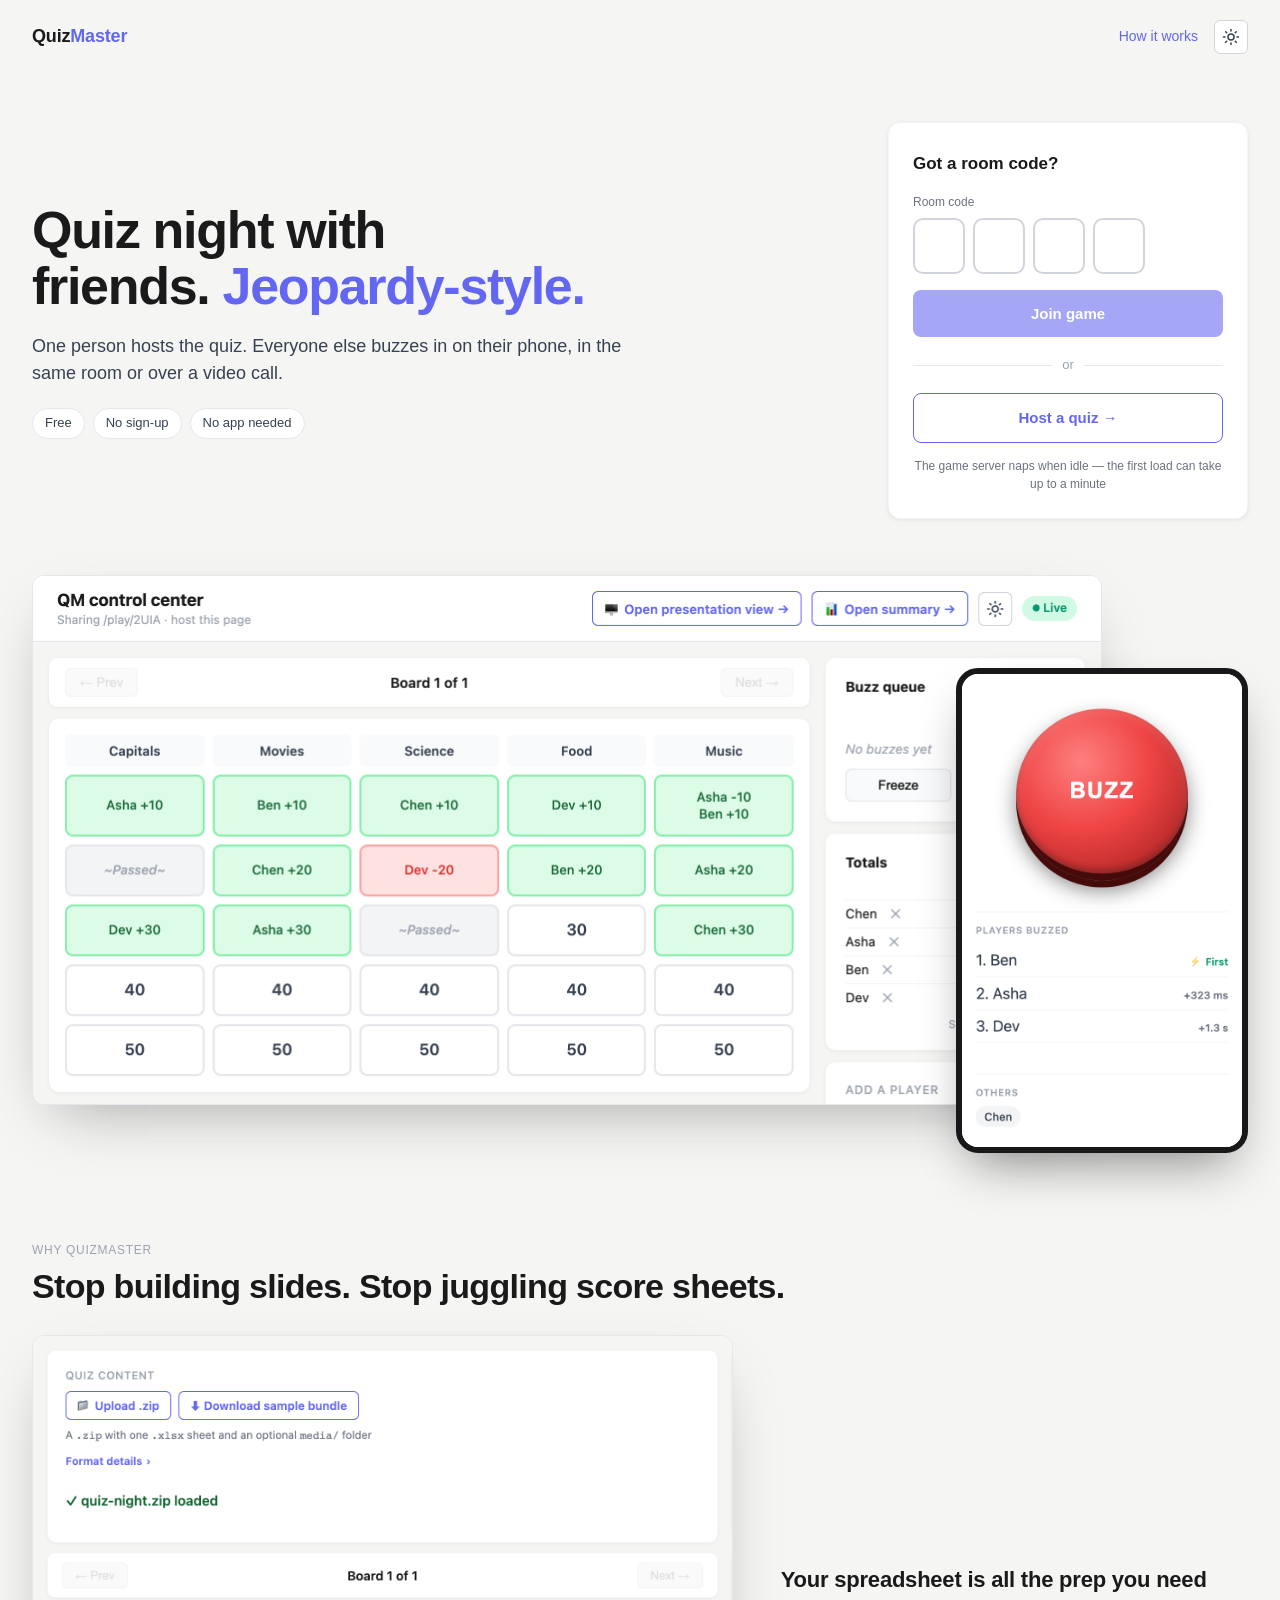
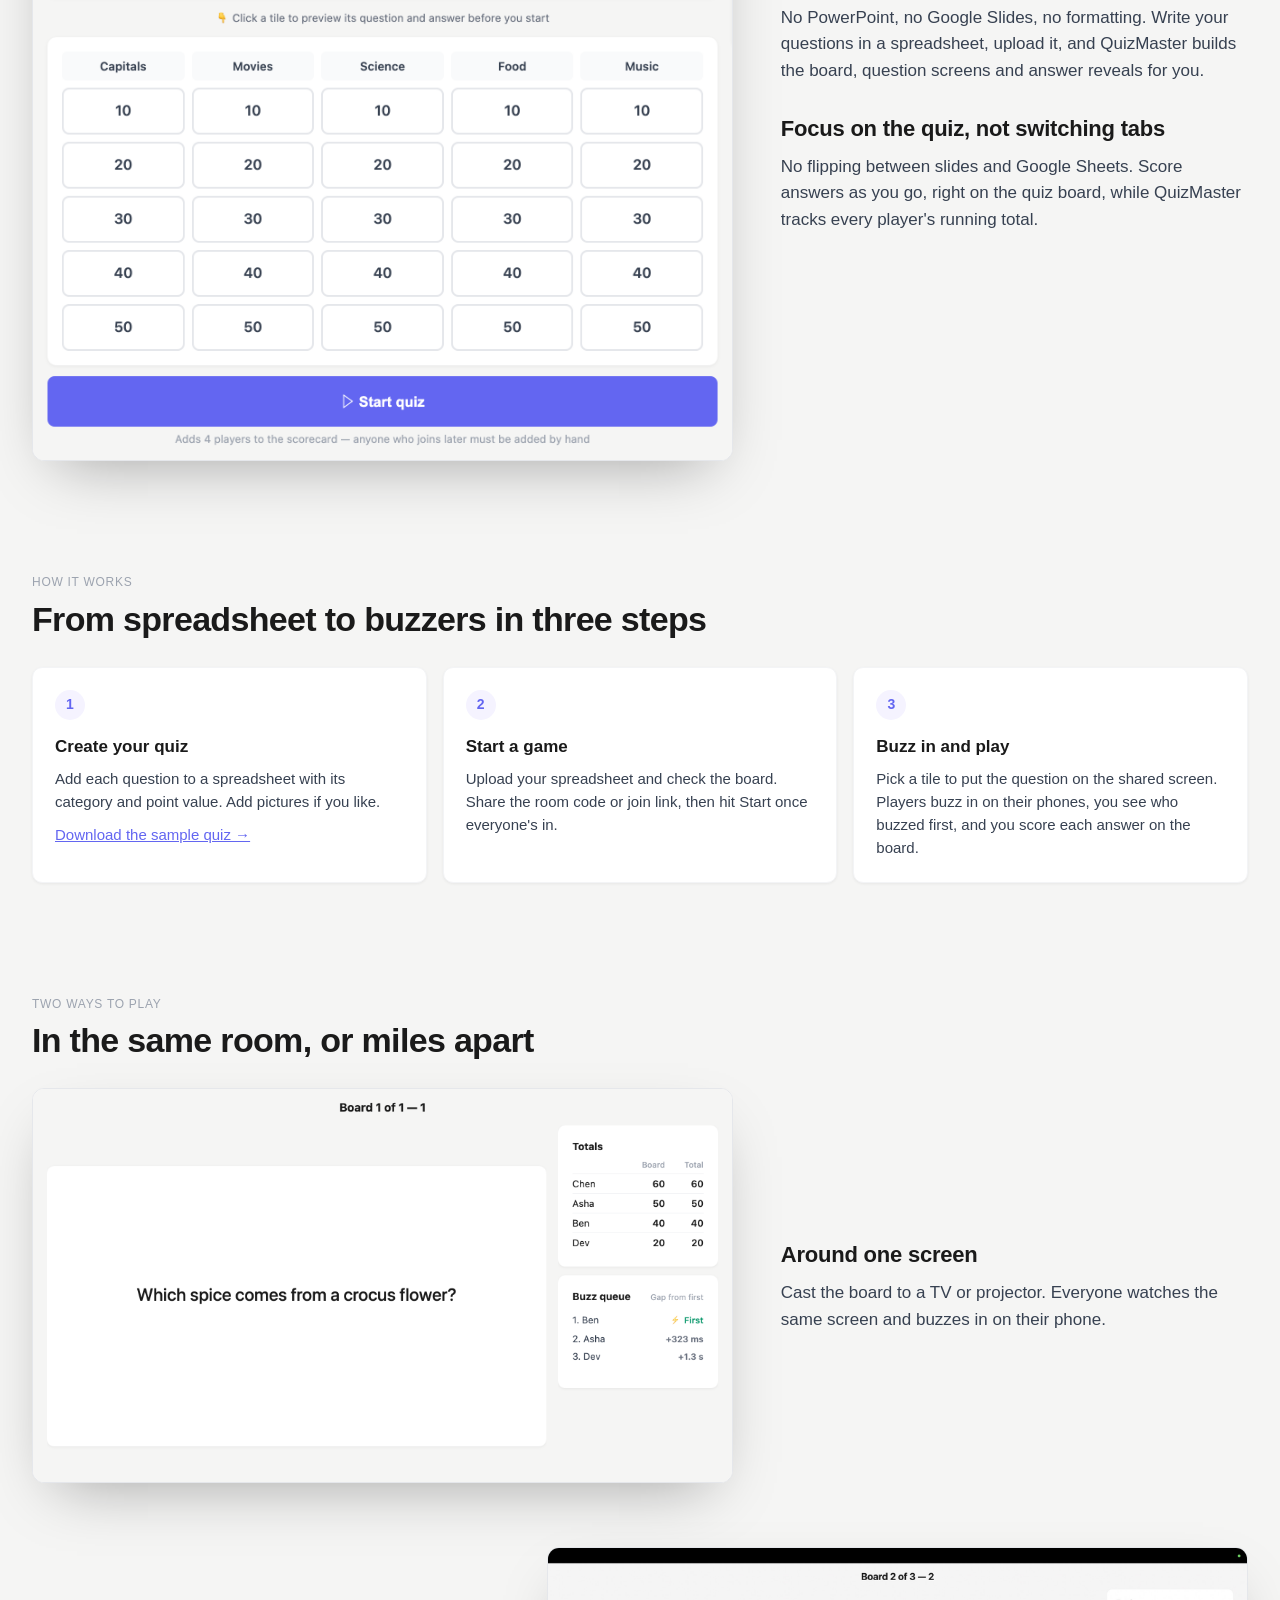
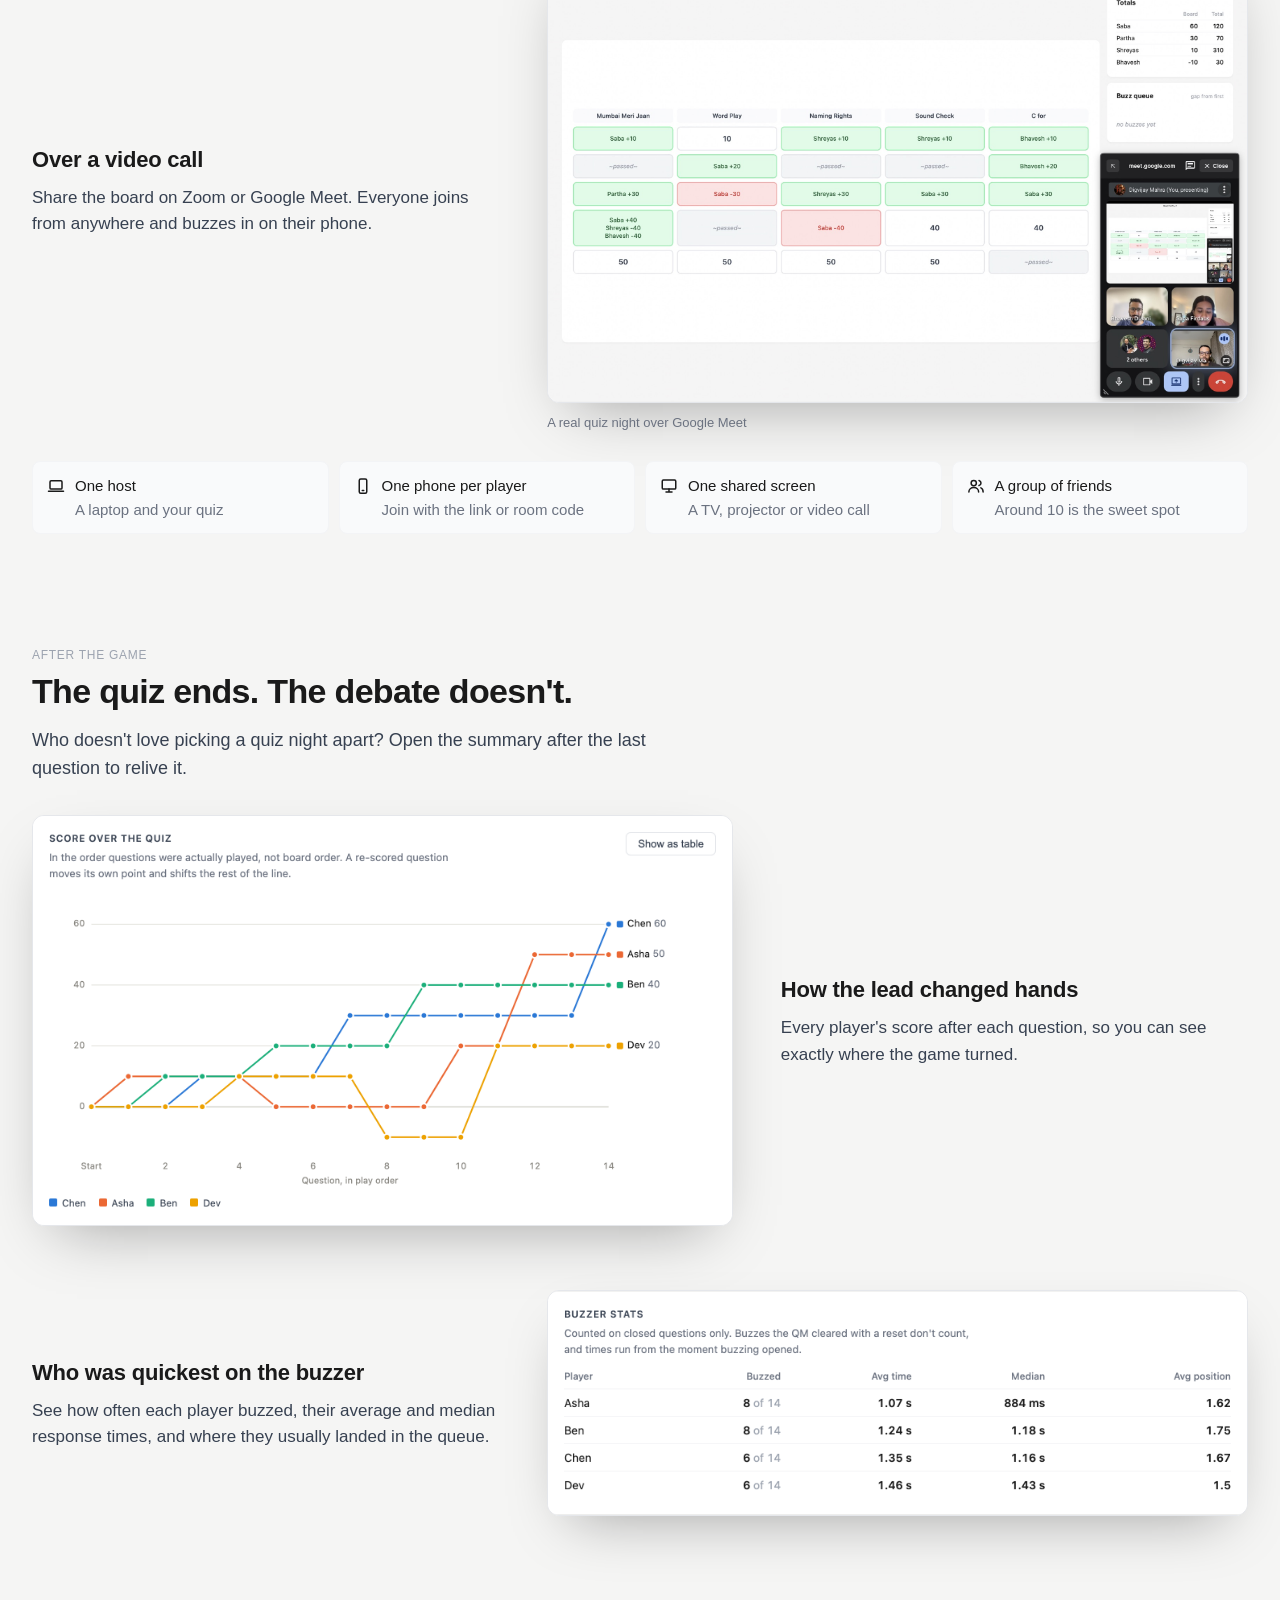
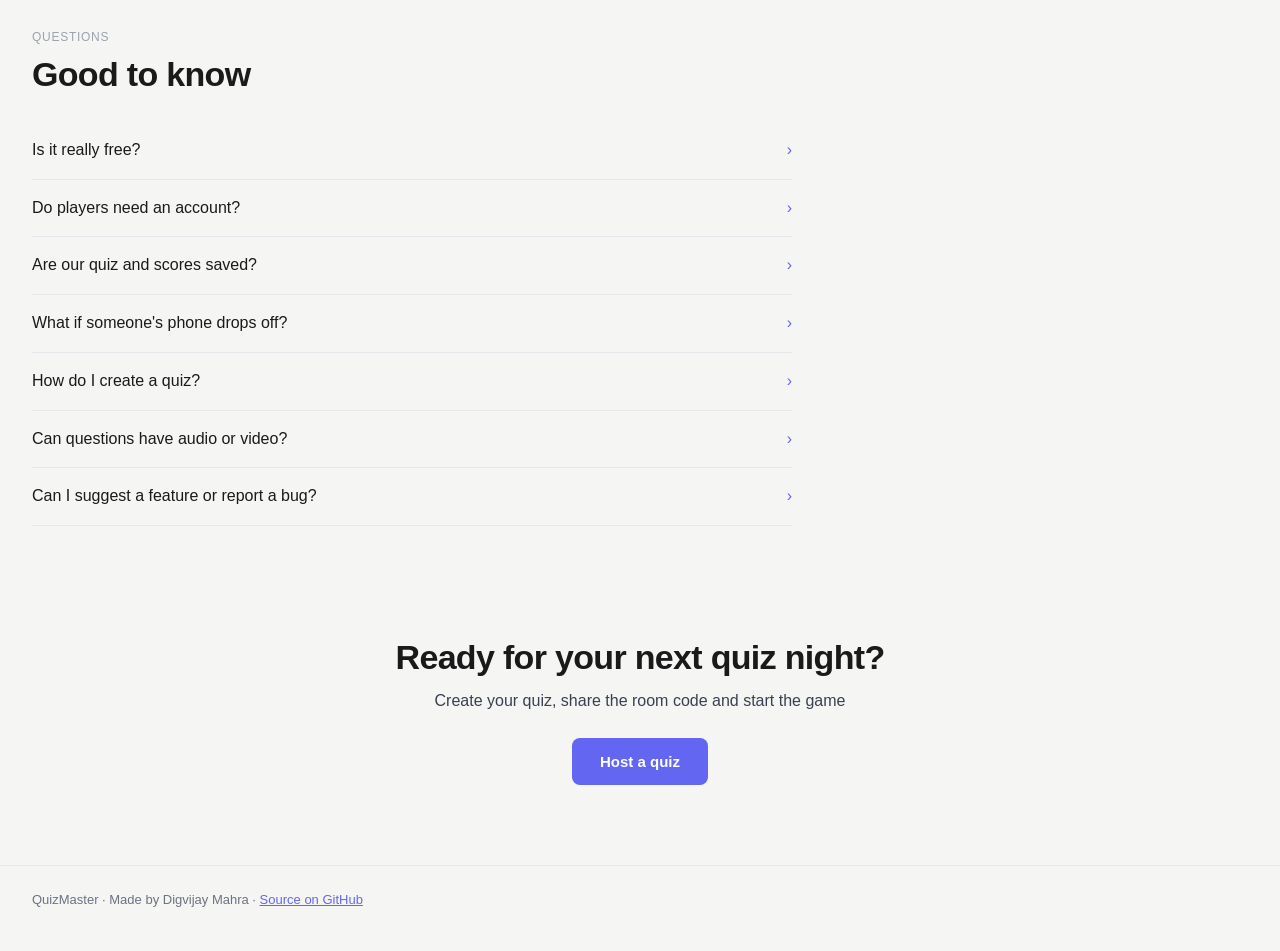
==== site/index.html @ f6b12f52 "Add icons to the what-you-need list; say "create" a quiz (#16) Co-Authored-By: Claude Opus 5.5 <nore" ====
<!DOCTYPE html>
<html lang="en">
<head>
  <meta charset="UTF-8">
  <meta name="viewport" content="width=device-width, initial-scale=1.0">
  <title>QuizMaster — Jeopardy-style quiz nights with friends</title>
  <meta name="description" content="Run a Jeopardy-style buzzer quiz with your friends. One person hosts, everyone else buzzes in on their phone — in the same room or over a video call. Free, no sign-up.">
  <meta property="og:title" content="QuizMaster — Jeopardy-style quiz nights with friends">
  <meta property="og:description" content="One person hosts, everyone else buzzes in on their phone — in the same room or over a video call.">
  <meta property="og:type" content="website">
  <meta property="og:image" content="img/host-light.png">
  <link rel="icon" href="favicon-32.png" sizes="32x32" type="image/png">
  <link rel="icon" href="favicon.svg" type="image/svg+xml">
  <link rel="apple-touch-icon" href="apple-touch-icon.png">
  <!-- Same dark/light switch as the app's static/js/theme.js: the OS
       setting, unless the visitor flipped the header toggle away from it
       (saved in this browser). Inline so it runs before first paint. -->
  <script>
    (function () {
      var KEY = 'qb_theme';
      var m = window.matchMedia('(prefers-color-scheme: dark)');
      function getOverride() {
        try { var v = localStorage.getItem(KEY); return v === 'light' || v === 'dark' ? v : null; }
        catch (e) { return null; }
      }
      function systemTheme() { return m.matches ? 'dark' : 'light'; }
      // Screenshots come in light/dark pairs via <picture>; their dark
      // <source> follows the toggle, not just the OS.
      function syncPictures(theme) {
        document.querySelectorAll('source[data-dark]').forEach(function (s) { s.media = theme === 'dark' ? 'all' : 'not all'; });
      }
      function apply() {
        var theme = getOverride() || systemTheme();
        document.documentElement.dataset.theme = theme;
        syncPictures(theme);
        document.dispatchEvent(new Event('qbthemechange'));
      }
      apply();
      document.addEventListener('DOMContentLoaded', apply);
      m.addEventListener('change', apply);
      window.qbTheme = {
        // Flip light <-> dark; landing back on the OS's own theme clears the
        // override, so the page follows the OS again.
        toggle: function () {
          var next = document.documentElement.dataset.theme === 'dark' ? 'light' : 'dark';
          try { if (next === systemTheme()) localStorage.removeItem(KEY); else localStorage.setItem(KEY, next); } catch (e) {}
          apply();
        },
      };
    })();
  </script>
  <link rel="stylesheet" href="styles.css">
</head>
<body>

<header class="wrap site-header">
  <a class="wordmark" href="./">Quiz<span>Master</span></a>
  <div class="header-actions">
    <a class="header-link" href="#how">How it works</a>
    <button type="button" class="theme-btn" id="theme-toggle"></button>
  </div>
</header>

<main>
  <section class="wrap hero">
    <div>
      <h1>Quiz night with friends. <em>Jeopardy-style.</em></h1>
      <p class="hero-lede">One person hosts the quiz. Everyone else buzzes in on their phone, in the same room or over a video call.</p>
      <ul class="hero-points">
        <li>Free</li>
        <li>No sign-up</li>
        <li>No app needed</li>
      </ul>
    </div>

    <div class="join-card">
      <h2>Got a room code?</h2>
      <label class="otp-label" for="code-0">Room code</label>
      <div class="otp-boxes" id="code-boxes">
        <input class="otp-box" id="code-0" maxlength="1" type="text" inputmode="text" autocomplete="off" spellcheck="false" aria-label="Room code, character 1">
        <input class="otp-box" maxlength="1" type="text" inputmode="text" autocomplete="off" spellcheck="false" aria-label="Character 2">
        <input class="otp-box" maxlength="1" type="text" inputmode="text" autocomplete="off" spellcheck="false" aria-label="Character 3">
        <input class="otp-box" maxlength="1" type="text" inputmode="text" autocomplete="off" spellcheck="false" aria-label="Character 4">
      </div>
      <button id="join-btn" class="btn-primary" disabled>Join game</button>

      <div class="or-divider"><span>or</span></div>

      <form method="POST" id="host-form">
        <button type="submit" class="btn-ghost">Host a quiz →</button>
      </form>
      <p class="join-note">The game server naps when idle — the first load can take up to a minute</p>
    </div>
  </section>

  <div class="wrap">
    <figure class="showcase">
      <picture class="frame frame-wide">
        <source srcset="img/host-dark.png" media="(prefers-color-scheme: dark)" data-dark>
        <img src="img/host-light.png" width="2140" height="1058" alt="The quizmaster's control center: a 5-by-5 board of categories and point values, with scored tiles in green and red, a buzz queue and running totals">
      </picture>
      <picture class="frame frame-phone">
        <source srcset="img/phone-dark.png" media="(prefers-color-scheme: dark)" data-dark>
        <img src="img/phone-light.png" width="652" height="1102" alt="A player's phone: a big red BUZZ button above the order players buzzed in">
      </picture>
    </figure>
  </div>

  <section class="wrap section">
    <p class="section-label">Why QuizMaster</p>
    <h2>Stop building slides. Stop juggling score sheets.</h2>
    <div class="features">
      <div class="feature">
        <picture class="frame">
          <source srcset="img/lobby-dark.png" media="(prefers-color-scheme: dark)" data-dark>
          <img src="img/lobby-light.png" width="1548" height="1606" alt="The control center right after an upload: the quiz file loaded, a 5-by-5 board ready to play, four players joined and a Start quiz button" loading="lazy">
        </picture>
        <div class="feature-text">
          <h3>Your spreadsheet is all the prep you need</h3>
          <p>No PowerPoint, no Google Slides, no formatting. Write your questions in a spreadsheet, upload it, and QuizMaster builds the board, question screens and answer reveals for you.</p>
          <h3>Focus on the quiz, not switching tabs</h3>
          <p>No flipping between slides and Google Sheets. Score answers as you go, right on the quiz board, while QuizMaster tracks every player's running total.</p>
        </div>
      </div>
    </div>
  </section>

  <section class="wrap section" id="how">
    <p class="section-label">How it works</p>
    <h2>From spreadsheet to buzzers in three steps</h2>
    <div class="steps">
      <div class="card">
        <div class="step-num">1</div>
        <h3>Create your quiz</h3>
        <p>Add each question to a spreadsheet with its category and point value. Add pictures if you like.</p>
        <p><a href="https://github.com/digvjsmahra/quizmaster/raw/main/static/sample/starter-quiz-bundle.zip">Download the sample quiz →</a></p>
      </div>
      <div class="card">
        <div class="step-num">2</div>
        <h3>Start a game</h3>
        <p>Upload your spreadsheet and check the board. Share the room code or join link, then hit Start once everyone's in.</p>
      </div>
      <div class="card">
        <div class="step-num">3</div>
        <h3>Buzz in and play</h3>
        <p>Pick a tile to put the question on the shared screen. Players buzz in on their phones, you see who buzzed first, and you score each answer on the board.</p>
      </div>
    </div>
  </section>

  <section class="wrap section">
    <p class="section-label">Two ways to play</p>
    <h2>In the same room, or miles apart</h2>
    <div class="features">
      <div class="feature">
        <picture class="frame">
          <source srcset="img/present-dark.png" media="(prefers-color-scheme: dark)" data-dark>
          <img src="img/present-light.png" width="1920" height="1080" alt="The presentation view: a question in large type, with running totals and the buzz queue beside it" loading="lazy">
        </picture>
        <div class="feature-text">
          <h3>Around one screen</h3>
          <p>Cast the board to a TV or projector. Everyone watches the same screen and buzzes in on their phone.</p>
        </div>
      </div>
      <div class="feature feature-flip">
        <figure>
          <div class="frame">
            <img src="img/virtual-quiz-night.jpg" width="2000" height="1299" alt="A real QuizMaster game mid-board, screen-shared to friends on a Google Meet call" loading="lazy">
          </div>
          <figcaption class="caption">A real quiz night over Google Meet</figcaption>
        </figure>
        <div class="feature-text">
          <h3>Over a video call</h3>
          <p>Share the board on Zoom or Google Meet. Everyone joins from anywhere and buzzes in on their phone.</p>
        </div>
      </div>
    </div>

    <ul class="needs">
      <li><svg viewBox="0 0 24 24" width="18" height="18" fill="none" stroke="currentColor" stroke-width="2" stroke-linecap="round" stroke-linejoin="round" aria-hidden="true"><rect x="4" y="5" width="16" height="11" rx="1.5"/><path d="M2 19h20"/></svg><strong>One host</strong><span>A laptop and your quiz</span></li>
      <li><svg viewBox="0 0 24 24" width="18" height="18" fill="none" stroke="currentColor" stroke-width="2" stroke-linecap="round" stroke-linejoin="round" aria-hidden="true"><rect x="7" y="2.5" width="10" height="19" rx="2"/><path d="M11 18h2"/></svg><strong>One phone per player</strong><span>Join with the link or room code</span></li>
      <li><svg viewBox="0 0 24 24" width="18" height="18" fill="none" stroke="currentColor" stroke-width="2" stroke-linecap="round" stroke-linejoin="round" aria-hidden="true"><rect x="3" y="4" width="18" height="12" rx="1.5"/><path d="M8 20h8M12 16v4"/></svg><strong>One shared screen</strong><span>A TV, projector or video call</span></li>
      <li><svg viewBox="0 0 24 24" width="18" height="18" fill="none" stroke="currentColor" stroke-width="2" stroke-linecap="round" stroke-linejoin="round" aria-hidden="true"><circle cx="9" cy="8" r="3.5"/><path d="M2.5 20c0-3.6 2.9-6 6.5-6s6.5 2.4 6.5 6"/><path d="M16 4.6a3.5 3.5 0 0 1 0 6.8M18.5 14.5c1.9.8 3 2.8 3 5.5"/></svg><strong>A group of friends</strong><span>Around 10 is the sweet spot</span></li>
    </ul>
  </section>

  <section class="wrap section">
    <p class="section-label">After the game</p>
    <h2>The quiz ends. The debate doesn't.</h2>
    <p class="section-lede">Who doesn't love picking a quiz night apart? Open the summary after the last question to relive it.</p>
    <div class="features">
      <div class="feature">
        <picture class="frame">
          <source srcset="img/chart-dark.png" media="(prefers-color-scheme: dark)" data-dark>
          <img src="img/chart-light.png" width="1736" height="1016" alt="A line chart of each player's score after every question, with the lead changing hands several times" loading="lazy">
        </picture>
        <div class="feature-text">
          <h3>How the lead changed hands</h3>
          <p>Every player's score after each question, so you can see exactly where the game turned.</p>
        </div>
      </div>
      <div class="feature feature-flip">
        <picture class="frame">
          <source srcset="img/stats-dark.png" media="(prefers-color-scheme: dark)" data-dark>
          <img src="img/stats-light.png" width="1736" height="556" alt="A table of buzzer stats: how many questions each player buzzed on, their average and median time to buzz, and their average place in the queue" loading="lazy">
        </picture>
        <div class="feature-text">
          <h3>Who was quickest on the buzzer</h3>
          <p>See how often each player buzzed, their average and median response times, and where they usually landed in the queue.</p>
        </div>
      </div>
    </div>
  </section>

  <section class="wrap section">
    <p class="section-label">Questions</p>
    <h2>Good to know</h2>
    <div class="faq">
      <details>
        <summary>Is it really free?</summary>
        <p>Yes. No sign-up, no ads and nothing to install.</p>
      </details>
      <details>
        <summary>Do players need an account?</summary>
        <p>No. They open the join link or type the room code, then enter a name.</p>
      </details>
      <details>
        <summary>Are our quiz and scores saved?</summary>
        <p>No. A room only lives in the server's memory while you play, and it's gone once the server restarts. Your quiz stays safe in your own spreadsheet.</p>
      </details>
      <details>
        <summary>What if someone's phone drops off?</summary>
        <p>Reopening the page puts them straight back in the game, in the same place in the buzz queue.</p>
      </details>
      <details>
        <summary>How do I create a quiz?</summary>
        <p>Start from the <a href="https://github.com/digvjsmahra/quizmaster/raw/main/static/sample/starter-quiz-bundle.zip">sample quiz</a>: a zip with a spreadsheet and an optional folder of pictures. The control center explains the format when you upload, and points out any row that needs fixing.</p>
      </details>
      <details>
        <summary>Can questions have audio or video?</summary>
        <p>Not yet. Questions and answers can show pictures, but not sound or video clips.</p>
      </details>
      <details>
        <summary>Can I suggest a feature or report a bug?</summary>
        <p>Yes, please! <a href="https://github.com/digvjsmahra/quizmaster/issues/new/choose">Open an issue on GitHub</a> to suggest a feature or report a bug.</p>
      </details>
    </div>
  </section>

  <section class="wrap section cta">
    <h2>Ready for your next quiz night?</h2>
    <p>Create your quiz, share the room code and start the game</p>
    <a class="btn-primary" href="#" id="cta-host">Host a quiz</a>
  </section>
</main>

<footer class="wrap site-footer">
  QuizMaster · Made by Digvijay Mahra · <a href="https://github.com/digvjsmahra/quizmaster">Source on GitHub</a>
</footer>

<script src="js/landing.js"></script>
</body>
</html>
---- site/styles.css ----
/* QuizMaster public landing page (site/, served by GitHub Pages).

   The two token blocks below are copied VERBATIM from the app's
   static/css/styles.css — tests/test_site_tokens.py fails if they drift.
   To change a colour, change it in the app and re-copy both blocks here.
   Below them: landing-only styles, reusing the app's primitives (card,
   OTP boxes, primary/ghost buttons) so the two read as one product. */

:root {
  color-scheme: light;

  /* Brand */
  --color-primary: #6366f1;
  --color-primary-hover: #4f46e5;
  --color-primary-disabled: #a5a6f6;
  --color-primary-light: #f5f3ff;
  --color-primary-focus-ring: rgba(99,102,241,.15);

  /* Surfaces */
  --color-bg: #f5f5f4;
  --color-surface: #fff;
  --color-text-on-primary: #fff;

  /* Borders / fills */
  --color-border: #e5e7eb;
  --color-border-subtle: #f3f4f6;
  --color-border-input: #d1d5db;
  --color-bg-subtle: #f9fafb;

  /* Text */
  --color-text: #1a1a1a;
  --color-text-secondary: #374151;
  --color-text-muted: #6b7280;
  --color-text-faint: #9ca3af;

  /* Semantic */
  --color-success-bg: #dcfce7;
  --color-success-border: #86efac;
  --color-success-text: #166534;
  --color-success-strong-bg: #d1fae5;
  --color-success-strong-text: #059669;
  --color-danger: #dc2626;
  --color-danger-bg: #fee2e2;
  --color-danger-border: #fca5a5;
  --color-warning-bg: #fef3c7;
  --color-warning-border: #fde68a;
  --color-warning-text: #92400e;
  --color-info-bg: #dbeafe;
  --color-info-text: #1d4ed8;

  /* Radii */
  --radius-sm: 6px;
  --radius-md: 8px;
  --radius-lg: 10px;
  --radius-xl: 12px;
  --radius-pill: 99px;

  /* Shadows */
  --shadow-card: 0 1px 3px rgba(0,0,0,.06);
  --shadow-card-strong: 0 1px 4px rgba(0,0,0,.08);

  /* Overlay behind the board modal */
  --color-backdrop: rgba(17,17,17,.55);

  /* Summary chart. Series hues are the validated 8-slot categorical order
     (see summary.js); chrome stays recessive behind them. */
  --chart-grid: #e1e0d9;
  --chart-grid-zero: #c3c2b7;
  --chart-ink-muted: #898781;
  --chart-series-1: #2a78d6;
  --chart-series-2: #eb6834;
  --chart-series-3: #1baf7a;
  --chart-series-4: #eda100;
  --chart-series-5: #e87ba4;
  --chart-series-6: #008300;
  --chart-series-7: #4a3aa7;
  --chart-series-8: #e34948;

  /* BUZZ button — a physical arcade button, not themed chrome: the dark
     block below deliberately leaves these alone. */
  --buzzer-face: radial-gradient(circle at 38% 32%, #ff6b6b 0%, #dc2626 45%, #7f1d1d 100%);
  --buzzer-face-hover: radial-gradient(circle at 38% 32%, #ff8080 0%, #ef4444 45%, #991b1b 100%);
  --buzzer-face-disabled: radial-gradient(circle at 38% 32%, #d1d5db 0%, #9ca3af 45%, #6b7280 100%);
  --buzzer-edge: #450a0a;
  --buzzer-edge-disabled: #374151;
  --buzzer-text: #fff;
  --buzzer-text-disabled: #e5e7eb;
  --buzzer-shadow:
    0 8px 0 var(--buzzer-edge),
    0 12px 24px rgba(0,0,0,.45),
    inset 0 -4px 8px rgba(0,0,0,.3),
    inset 0 4px 12px rgba(255,255,255,.18);
  --buzzer-shadow-pressed:
    0 2px 0 var(--buzzer-edge),
    0 4px 10px rgba(0,0,0,.35),
    inset 0 -2px 4px rgba(0,0,0,.3),
    inset 0 2px 8px rgba(255,255,255,.12);
  --buzzer-shadow-disabled:
    0 8px 0 var(--buzzer-edge-disabled),
    0 12px 24px rgba(0,0,0,.3),
    inset 0 -4px 8px rgba(0,0,0,.2);
}

:root[data-theme="dark"] {
  color-scheme: dark;

  /* Brand — lifted a step to read on dark; ink on it flips to dark */
  --color-primary: #818cf8;
  --color-primary-hover: #a5b4fc;
  --color-primary-disabled: #545a9e;
  --color-primary-light: #25264a;
  --color-primary-focus-ring: rgba(129,140,248,.25);

  /* Surfaces */
  --color-bg: #121211;
  --color-surface: #1c1c1b;
  --color-text-on-primary: #11112a;

  /* Borders / fills */
  --color-border: #343432;
  --color-border-subtle: #282826;
  --color-border-input: #4a4a47;
  --color-bg-subtle: #222220;

  /* Text */
  --color-text: #f2f2f0;
  --color-text-secondary: #d6d6d1;
  --color-text-muted: #a3a29c;
  --color-text-faint: #7d7c76;

  /* Semantic */
  --color-success-bg: #133122;
  --color-success-border: #1f6b3e;
  --color-success-text: #86efac;
  --color-success-strong-bg: #0f3a2b;
  --color-success-strong-text: #34d399;
  --color-danger: #f87171;
  --color-danger-bg: #3b1717;
  --color-danger-border: #7f2d2d;
  --color-warning-bg: #3a2b0d;
  --color-warning-border: #6e5214;
  --color-warning-text: #fcd34d;
  --color-info-bg: #172554;
  --color-info-text: #93c5fd;

  /* Shadows — light-mode shadows vanish on a dark page */
  --shadow-card: 0 1px 3px rgba(0,0,0,.4);
  --shadow-card-strong: 0 1px 4px rgba(0,0,0,.5);

  --color-backdrop: rgba(0,0,0,.65);

  --chart-grid: #2e2e2c;
  --chart-grid-zero: #4a4a47;
  --chart-ink-muted: #8f8e88;
  --chart-series-1: #3987e5;
  --chart-series-2: #d95926;
  --chart-series-3: #199e70;
  --chart-series-4: #c98500;
  --chart-series-5: #d55181;
  --chart-series-6: #008300;
  --chart-series-7: #9085e9;
  --chart-series-8: #e66767;
}

/* ---- end of copied token blocks ---- */

/* Landing-only tokens: same in both modes (a phone bezel is dark either
   way; black shadows read on both surfaces). */
:root {
  --site-bezel: #18181b;
  --site-frame-shadow: 0 24px 60px -24px rgba(0,0,0,.35);
  --site-phone-shadow: 0 24px 50px -16px rgba(0,0,0,.45);
}

*, *::before, *::after { box-sizing: border-box; }

html { scroll-behavior: smooth; }

body {
  margin: 0;
  font-family: -apple-system, BlinkMacSystemFont, "Segoe UI", sans-serif;
  font-size: 16px;
  line-height: 1.55;
  background: var(--color-bg);
  color: var(--color-text);
}

img { display: block; max-width: 100%; height: auto; }
h1, h2, h3 { text-wrap: balance; }
a { color: var(--color-primary); }

.wrap { max-width: 1280px; margin: 0 auto; padding: 0 16px; }
@media (min-width: 700px) { .wrap { padding: 0 32px; } }

/* ---- Header ---- */
.site-header {
  display: flex; align-items: center; justify-content: space-between;
  padding-top: 20px; padding-bottom: 20px;
}
.wordmark { font-size: 18px; font-weight: 800; letter-spacing: -.01em; color: var(--color-text); text-decoration: none; }
.wordmark span { color: var(--color-primary); }
.header-link { font-size: 14px; font-weight: 500; text-decoration: none; }
.header-link:hover { text-decoration: underline; }
.header-actions { display: flex; align-items: center; gap: 16px; }

/* Theme toggle — same as the app's — one icon button, sun (light) or moon (dark) */
.theme-btn {
  display: inline-flex; align-items: center; justify-content: center;
  width: 34px; height: 34px; padding: 0;
  color: var(--color-text-secondary); background: var(--color-surface);
  border: 1.5px solid var(--color-border-input); border-radius: var(--radius-sm);
  cursor: pointer;
}
.theme-btn:hover { color: var(--color-text); background: var(--color-bg-subtle); }
.theme-btn:focus-visible {
  outline: none; box-shadow: 0 0 0 3px var(--color-primary-focus-ring); border-color: var(--color-primary);
}

/* ---- Hero ---- */
.hero {
  display: grid; gap: 32px; align-items: center;
  padding-top: 24px; padding-bottom: 40px;
}
@media (min-width: 900px) {
  .hero { grid-template-columns: 1fr 360px; gap: 64px; padding-top: 48px; padding-bottom: 56px; }
}
.hero h1 {
  font-size: clamp(32px, 5vw, 52px); line-height: 1.08; letter-spacing: -.025em;
  margin: 0 0 18px; font-weight: 700;
}
.hero h1 em { font-style: normal; color: var(--color-primary); white-space: nowrap; }
.hero-lede { font-size: 18px; color: var(--color-text-secondary); margin: 0 0 20px; max-width: 34em; }
.hero-points { list-style: none; padding: 0; margin: 0; display: flex; flex-wrap: wrap; gap: 8px; }
.hero-points li {
  font-size: 13px; font-weight: 500; color: var(--color-text-secondary);
  background: var(--color-surface); border: 1px solid var(--color-border);
  border-radius: var(--radius-pill); padding: 4px 12px;
}

/* Join card — the app's .player-card, OTP boxes and buttons */
.join-card {
  background: var(--color-surface);
  border-radius: var(--radius-xl);
  padding: 28px 24px 24px;
  box-shadow: var(--shadow-card-strong);
  border: 1px solid var(--color-border-subtle);
}
.join-card h2 { font-size: 17px; font-weight: 600; margin: 0 0 16px; }
.otp-label { font-size: 12px; color: var(--color-text-muted); font-weight: 500; display: block; margin: 0 0 6px; }
.otp-boxes { display: flex; gap: 8px; margin-bottom: 16px; }
.otp-box {
  width: 52px; height: 56px; font-size: 22px; font-weight: 700; text-align: center;
  font-family: inherit;
  border: 2px solid var(--color-border-input); border-radius: var(--radius-lg);
  outline: none; background: var(--color-surface); color: var(--color-text);
  caret-color: var(--color-primary); padding: 0;
}
.otp-box:focus { border-color: var(--color-primary); box-shadow: 0 0 0 3px var(--color-primary-focus-ring); }
.btn-primary, .btn-ghost {
  display: block; width: 100%; padding: 12px; font: inherit; font-size: 15px; font-weight: 600;
  border-radius: var(--radius-md); cursor: pointer; text-align: center;
}
.btn-primary { background: var(--color-primary); color: var(--color-text-on-primary); border: none; }
.btn-primary:hover { background: var(--color-primary-hover); }
.btn-primary:disabled { background: var(--color-primary-disabled); cursor: not-allowed; }
.btn-ghost { background: transparent; color: var(--color-primary); border: 1.5px solid var(--color-primary); }
.btn-ghost:hover { background: var(--color-primary-light); }
.or-divider {
  display: flex; align-items: center; gap: 10px; margin: 18px 0;
  color: var(--color-text-faint); font-size: 13px;
}
.or-divider::before, .or-divider::after { content: ''; flex: 1; height: 1px; background: var(--color-border); }
.join-card form { margin: 0; }
.join-note { font-size: 12px; color: var(--color-text-muted); margin: 14px 0 0; text-align: center; }

/* ---- Showcase: host board with a phone overlapping it ---- */
.showcase { position: relative; padding-bottom: 8px; margin: 0 0 72px; }
.frame {
  display: block;
  border-radius: var(--radius-xl); overflow: hidden;
  border: 1px solid var(--color-border);
  box-shadow: var(--site-frame-shadow);
  background: var(--color-surface);
}
.showcase .frame-wide { width: 88%; }
.showcase .frame-phone {
  position: absolute; right: 0; bottom: -40px; width: 24%;
  border-radius: 22px; border: 6px solid var(--site-bezel); box-shadow: var(--site-phone-shadow);
}
@media (max-width: 640px) {
  .showcase { margin-bottom: 48px; }
  .showcase .frame-wide { width: 100%; }
  .showcase .frame-phone { position: relative; width: 62%; margin: -48px auto 0; border-width: 5px; }
}
.caption, .card .caption { font-size: 13px; color: var(--color-text-muted); margin: 10px 0 0; }

/* ---- Sections ---- */
.section { padding-top: 40px; padding-bottom: 40px; }
@media (min-width: 900px) { .section { padding-top: 56px; padding-bottom: 56px; } }
.section-label {
  font-size: 12px; color: var(--color-text-faint); font-weight: 500;
  text-transform: uppercase; letter-spacing: .06em; margin: 0 0 8px;
}
.section h2 { font-size: clamp(24px, 3.2vw, 34px); font-weight: 700; letter-spacing: -.02em; line-height: 1.15; margin: 0 0 28px; }

.card {
  background: var(--color-surface); border-radius: var(--radius-lg);
  padding: 22px; box-shadow: var(--shadow-card); border: 1px solid var(--color-border-subtle);
}
.card h3 { font-size: 17px; font-weight: 600; margin: 0 0 6px; }
.card p { margin: 0; color: var(--color-text-secondary); font-size: 15px; }
.card p + p { margin-top: 10px; }

.steps { display: grid; gap: 16px; }
@media (min-width: 800px) { .steps { grid-template-columns: repeat(3, 1fr); } }
.step-num {
  display: inline-flex; align-items: center; justify-content: center;
  width: 30px; height: 30px; border-radius: 50%; margin-bottom: 14px;
  background: var(--color-primary-light); color: var(--color-primary); font-weight: 600; font-size: 14px;
}

/* Feature rows: alternating image + text, so each image gets most of the
   page width and its content stays readable. */
.features { display: grid; gap: 40px; }
.feature { display: grid; gap: 18px; align-items: center; }
.feature figure { margin: 0; }
.feature-text h3 { font-size: 22px; font-weight: 600; letter-spacing: -.01em; margin: 0 0 8px; }
.feature-text p { margin: 0; font-size: 17px; color: var(--color-text-secondary); max-width: 30em; }
.feature-text p + h3 { margin-top: 28px; }
@media (min-width: 900px) {
  .features { gap: 64px; }
  .feature { grid-template-columns: 3fr 2fr; gap: 48px; }
  .feature-flip { grid-template-columns: 2fr 3fr; }
  .feature-flip > :first-child { order: 2; }
}
.section-lede { font-size: 18px; color: var(--color-text-secondary); margin: -12px 0 32px; max-width: 36em; }

.needs { list-style: none; padding: 0; margin: 28px 0 0; display: grid; gap: 10px; }
@media (min-width: 700px) { .needs { grid-template-columns: repeat(2, 1fr); } }
@media (min-width: 1000px) { .needs { grid-template-columns: repeat(4, 1fr); } }
.needs li {
  font-size: 15px; color: var(--color-text-muted);
  background: var(--color-bg-subtle); border: 1px solid var(--color-border-subtle);
  border-radius: var(--radius-md); padding: 12px 14px;
  display: grid; grid-template-columns: 18px 1fr; column-gap: 10px; align-items: center;
}
.needs svg { color: var(--color-text); }
.needs strong { font-weight: 500; color: var(--color-text); }
.needs span { grid-column: 2; }

/* ---- FAQ: native disclosure, same chevron idiom as the app's "Format details" ---- */
.faq { max-width: 760px; }
.faq details { border-bottom: 1px solid var(--color-border); }
.faq summary {
  list-style: none; cursor: pointer; padding: 16px 0;
  font-weight: 500; display: flex; justify-content: space-between; gap: 16px;
}
.faq summary::-webkit-details-marker { display: none; }
.faq summary::after { content: "›"; color: var(--color-primary); transition: transform .15s; }
.faq details[open] summary::after { transform: rotate(90deg); }
.faq details p { margin: 0 0 16px; color: var(--color-text-secondary); }

/* ---- Closing call to action + footer ---- */
.cta { text-align: center; }
.cta p { color: var(--color-text-secondary); margin: -16px 0 24px; }
.cta .btn-primary { display: inline-block; width: auto; padding: 12px 28px; text-decoration: none; }
.site-footer {
  border-top: 1px solid var(--color-border); margin-top: 24px;
  padding-top: 24px; padding-bottom: 40px; font-size: 13px; color: var(--color-text-muted);
}
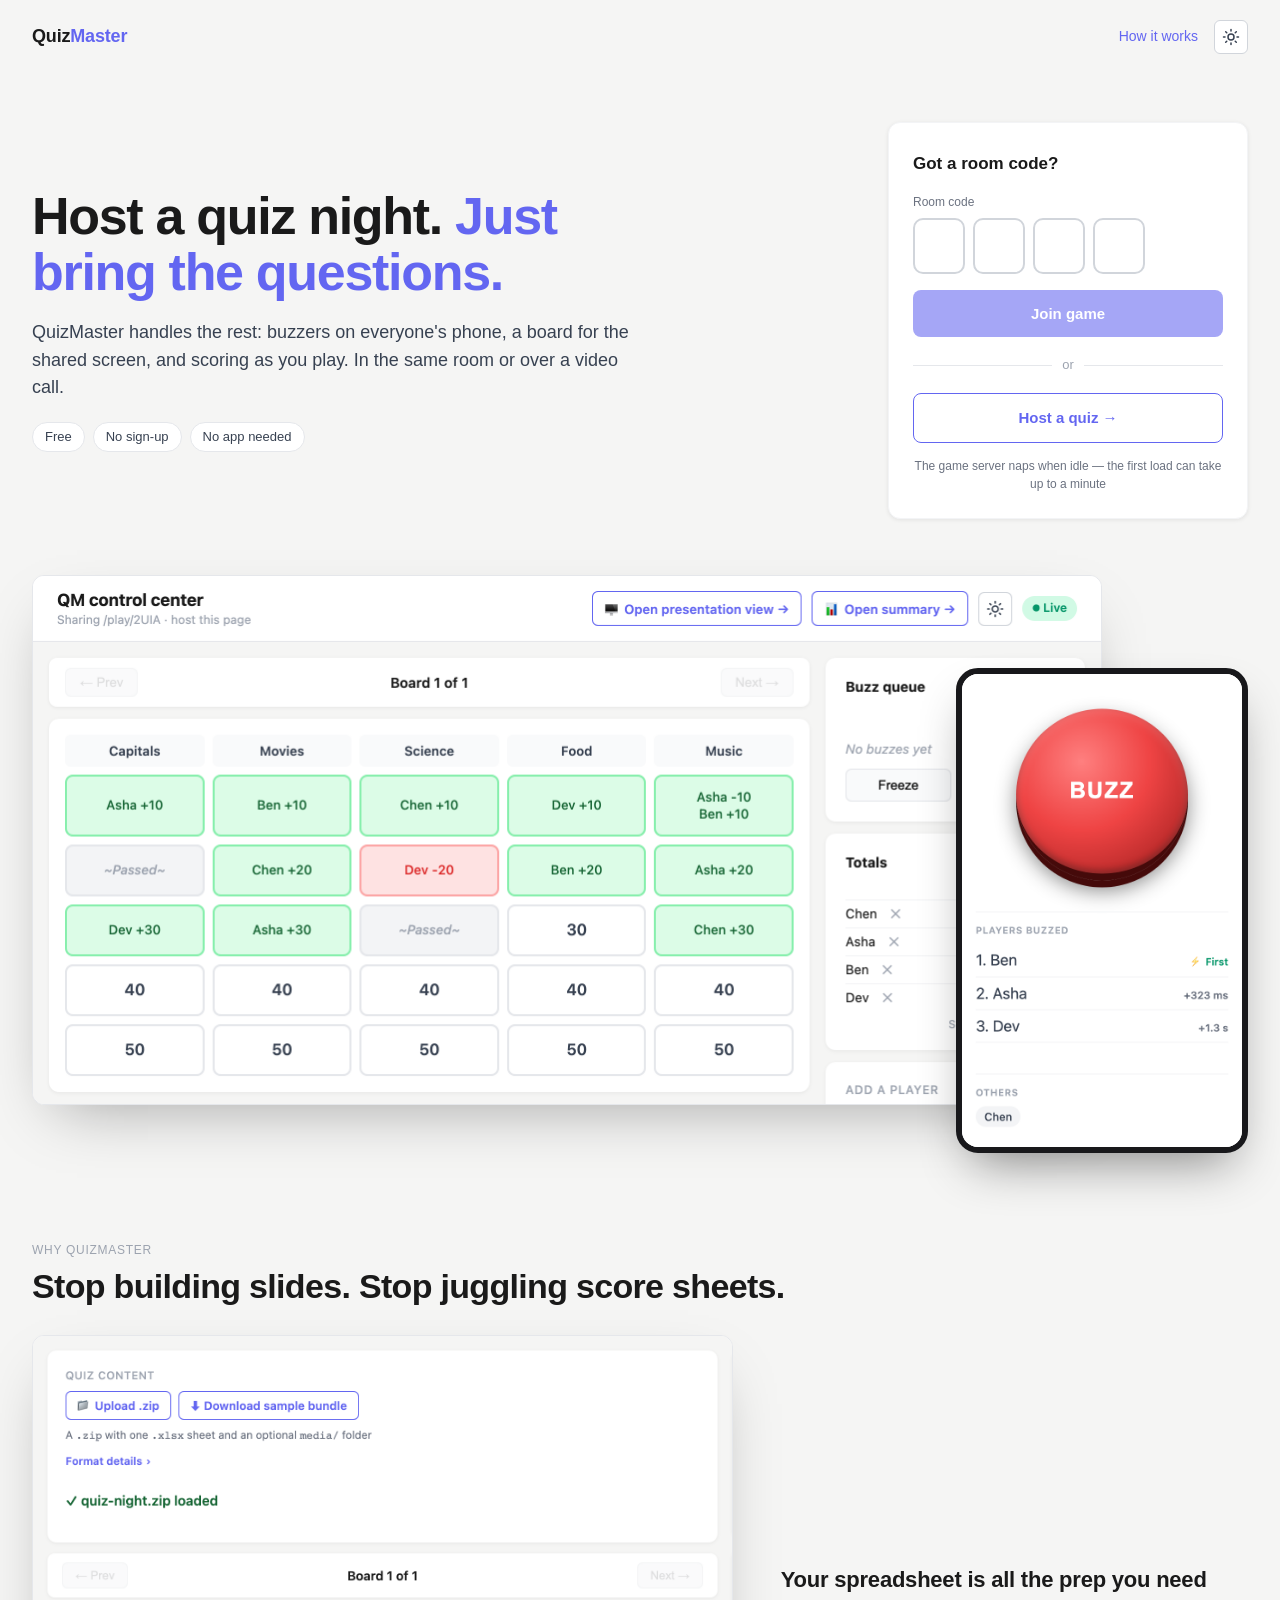
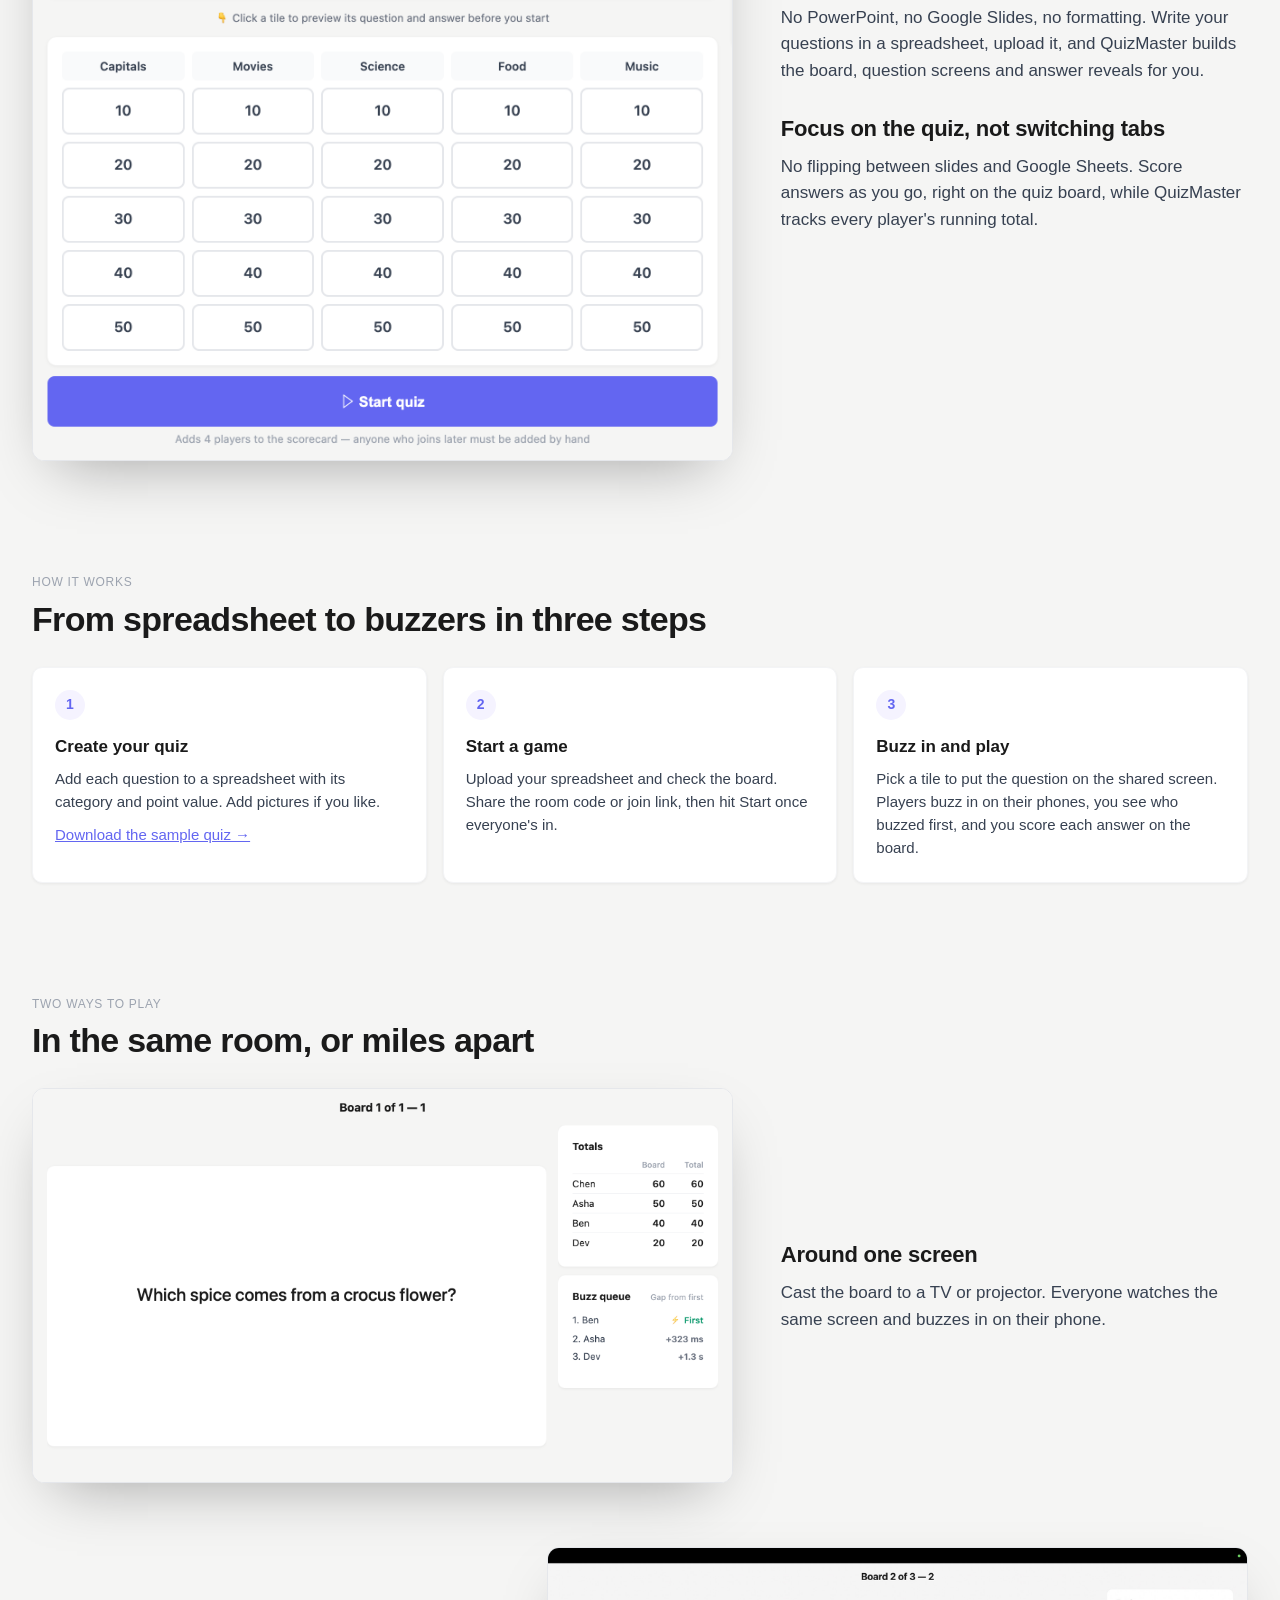
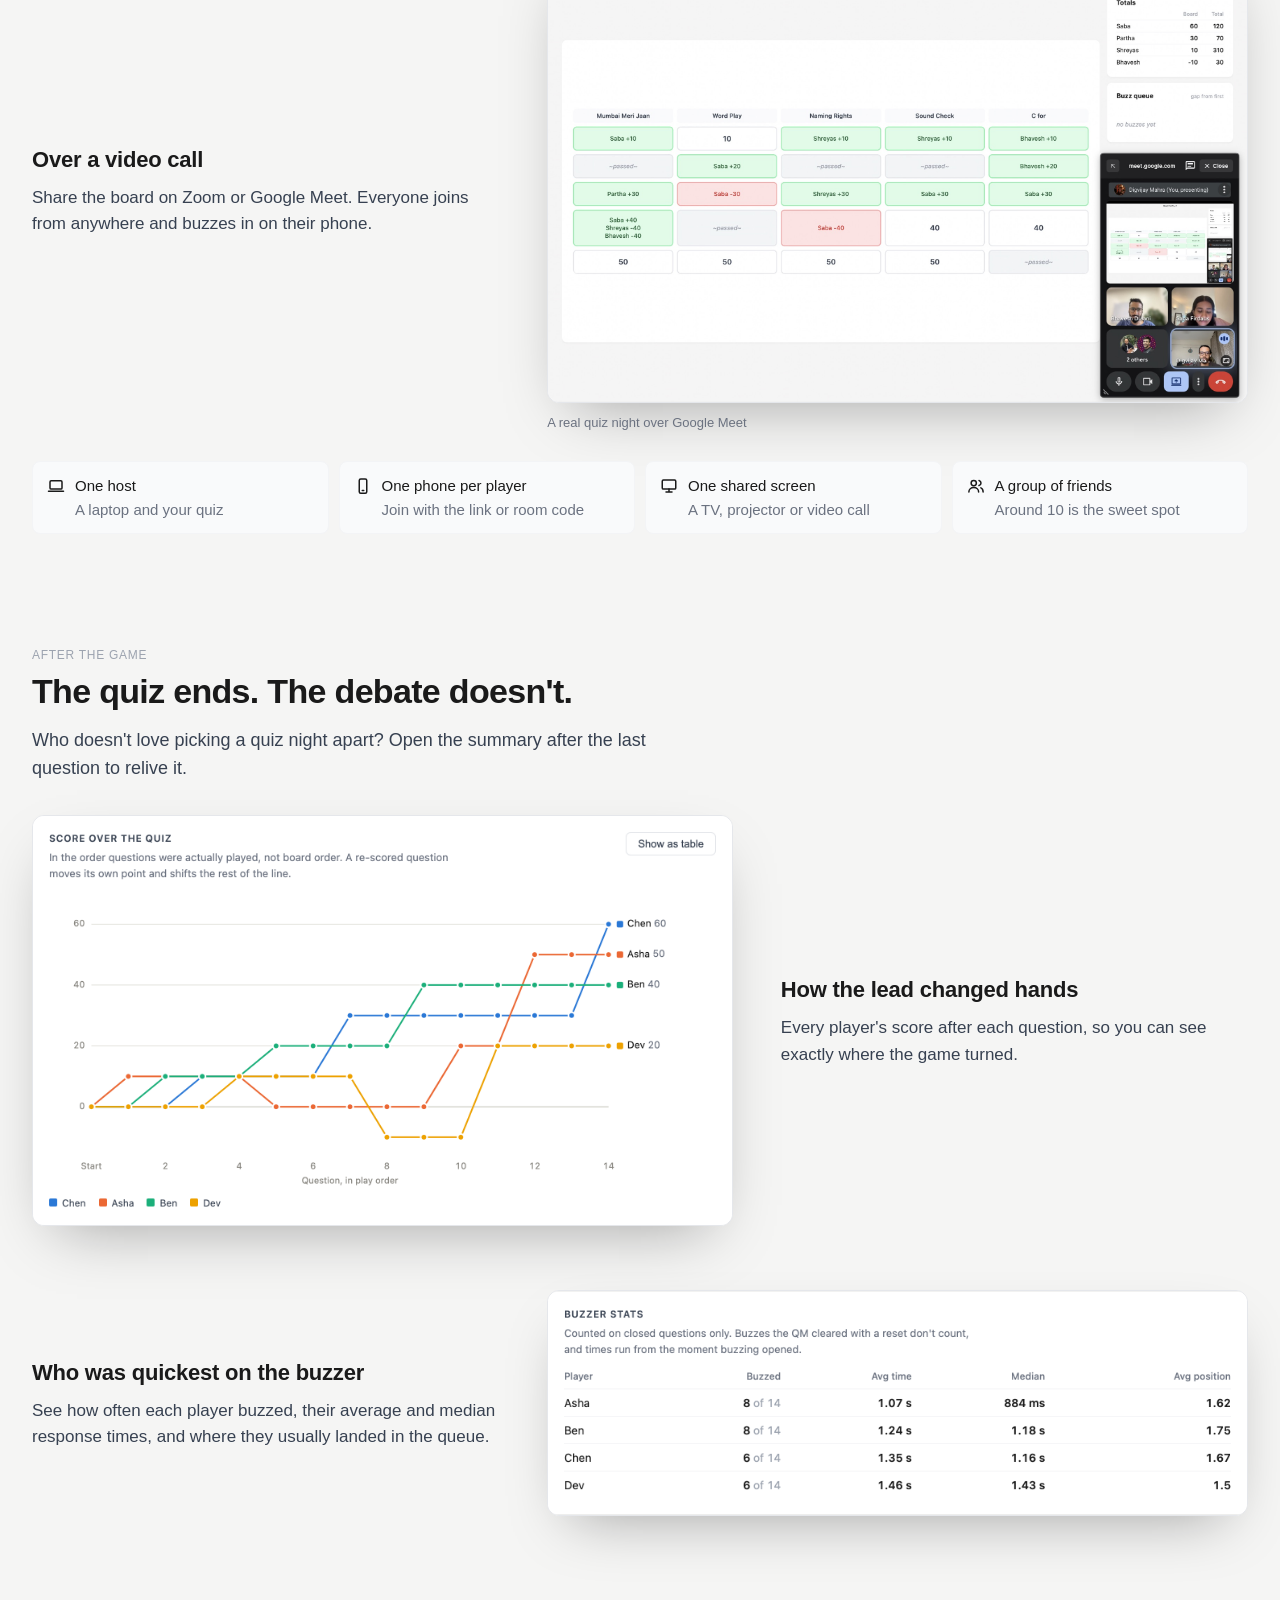
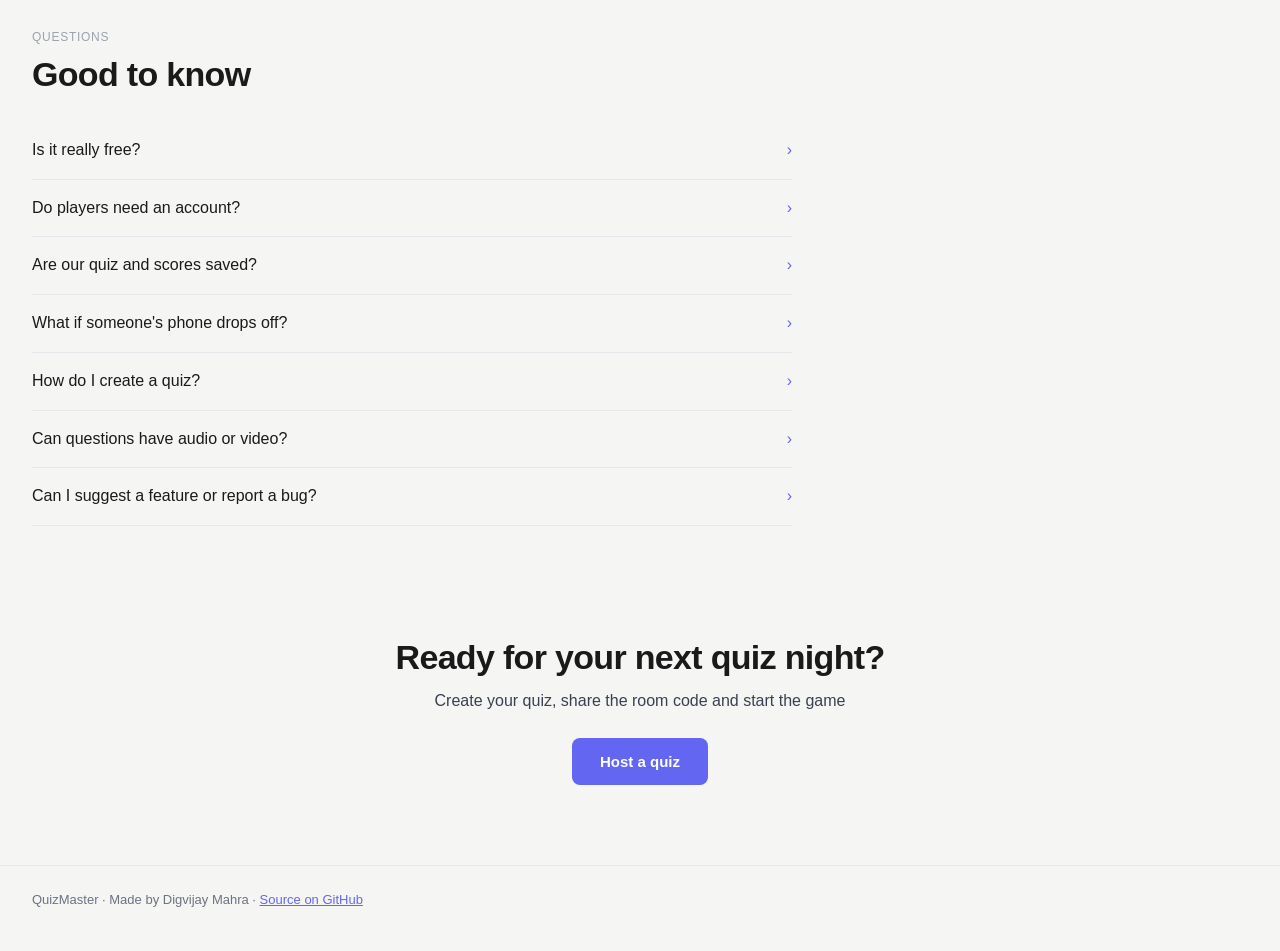
==== commit 239e7f58: "Lead the landing hero with the host's value; separate the mobile phone frame (#16) Hero now speaks t" ====
--- a/site/index.html
+++ b/site/index.html
@@ -3,10 +3,10 @@
 <head>
   <meta charset="UTF-8">
   <meta name="viewport" content="width=device-width, initial-scale=1.0">
-  <title>QuizMaster — Jeopardy-style quiz nights with friends</title>
-  <meta name="description" content="Run a Jeopardy-style buzzer quiz with your friends. One person hosts, everyone else buzzes in on their phone — in the same room or over a video call. Free, no sign-up.">
-  <meta property="og:title" content="QuizMaster — Jeopardy-style quiz nights with friends">
-  <meta property="og:description" content="One person hosts, everyone else buzzes in on their phone — in the same room or over a video call.">
+  <title>QuizMaster — host a quiz night, just bring the questions</title>
+  <meta name="description" content="Hosting a quiz night? Bring your questions and QuizMaster handles the buzzers, the Jeopardy-style board and the scoring. Players buzz in on their phone, in the same room or over a video call. Free, no sign-up.">
+  <meta property="og:title" content="QuizMaster — host a quiz night, just bring the questions">
+  <meta property="og:description" content="Bring your questions and QuizMaster handles the buzzers, the Jeopardy-style board and the scoring.">
   <meta property="og:type" content="website">
   <meta property="og:image" content="img/host-light.png">
   <link rel="icon" href="favicon-32.png" sizes="32x32" type="image/png">
@@ -64,8 +64,8 @@
 <main>
   <section class="wrap hero">
     <div>
-      <h1>Quiz night with friends. <em>Jeopardy-style.</em></h1>
-      <p class="hero-lede">One person hosts the quiz. Everyone else buzzes in on their phone, in the same room or over a video call.</p>
+      <h1>Host a quiz night. <em>Just bring the questions.</em></h1>
+      <p class="hero-lede">QuizMaster handles the rest: buzzers on everyone's phone, a board for the shared screen, and scoring as you play. In the same room or over a video call.</p>
       <ul class="hero-points">
         <li>Free</li>
         <li>No sign-up</li>
--- a/site/styles.css
+++ b/site/styles.css
@@ -228,7 +228,7 @@
   font-size: clamp(32px, 5vw, 52px); line-height: 1.08; letter-spacing: -.025em;
   margin: 0 0 18px; font-weight: 700;
 }
-.hero h1 em { font-style: normal; color: var(--color-primary); white-space: nowrap; }
+.hero h1 em { font-style: normal; color: var(--color-primary); }
 .hero-lede { font-size: 18px; color: var(--color-text-secondary); margin: 0 0 20px; max-width: 34em; }
 .hero-points { list-style: none; padding: 0; margin: 0; display: flex; flex-wrap: wrap; gap: 8px; }
 .hero-points li {
@@ -290,7 +290,7 @@
 @media (max-width: 640px) {
   .showcase { margin-bottom: 48px; }
   .showcase .frame-wide { width: 100%; }
-  .showcase .frame-phone { position: relative; width: 62%; margin: -48px auto 0; border-width: 5px; }
+  .showcase .frame-phone { position: relative; width: 62%; margin: 24px auto 0; border-width: 5px; }
 }
 .caption, .card .caption { font-size: 13px; color: var(--color-text-muted); margin: 10px 0 0; }
 
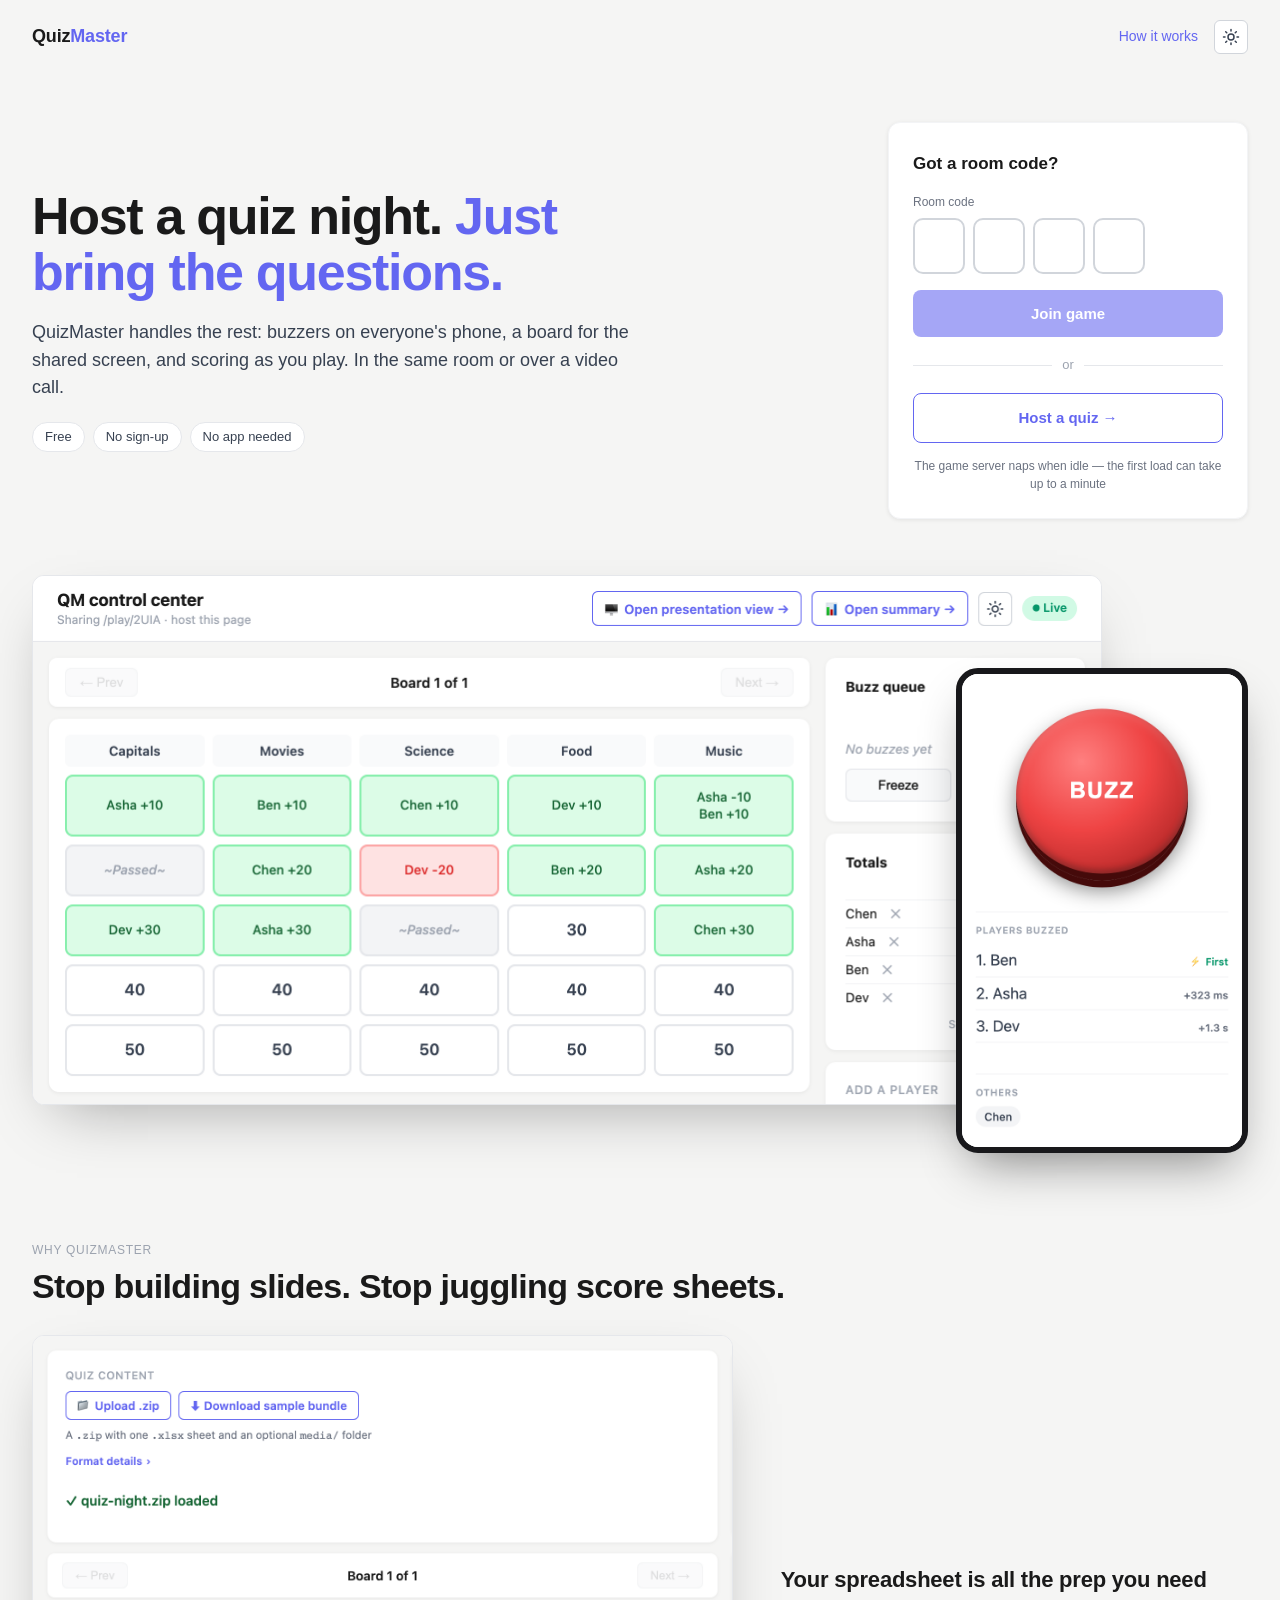
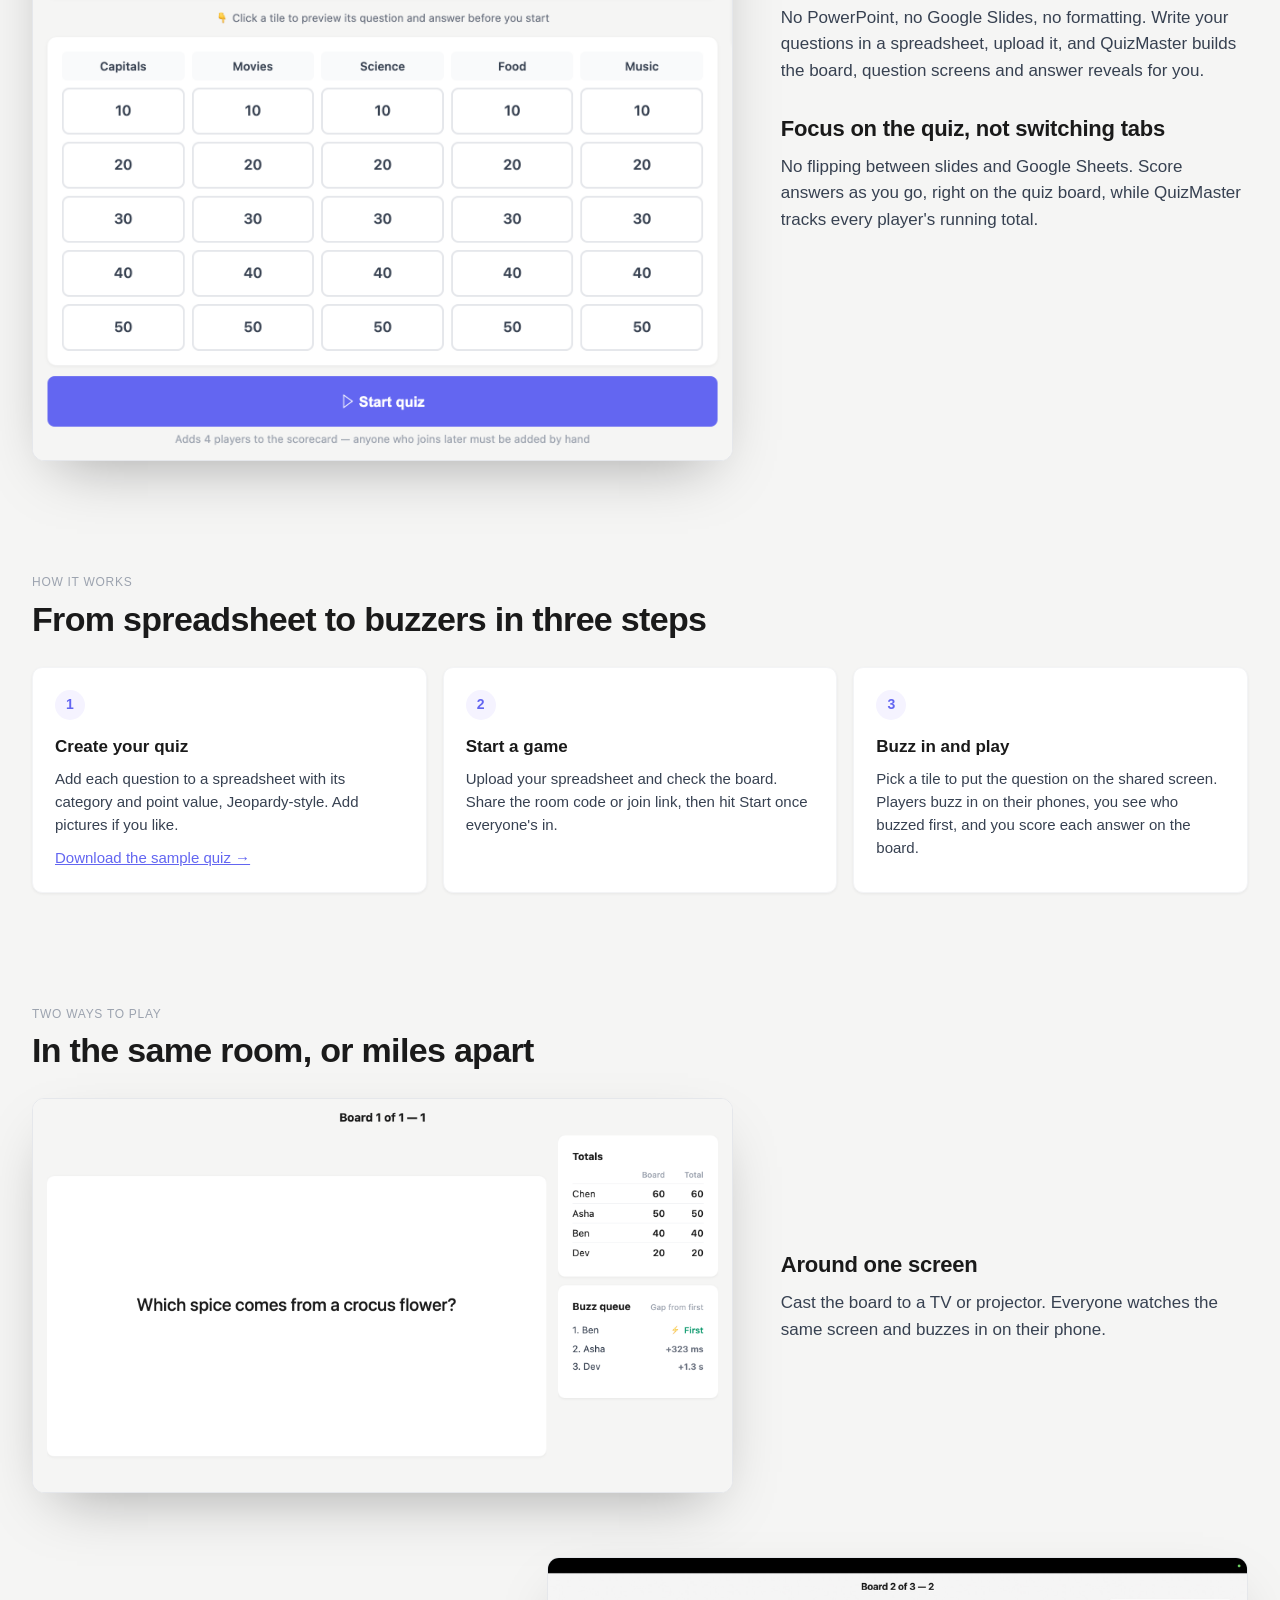
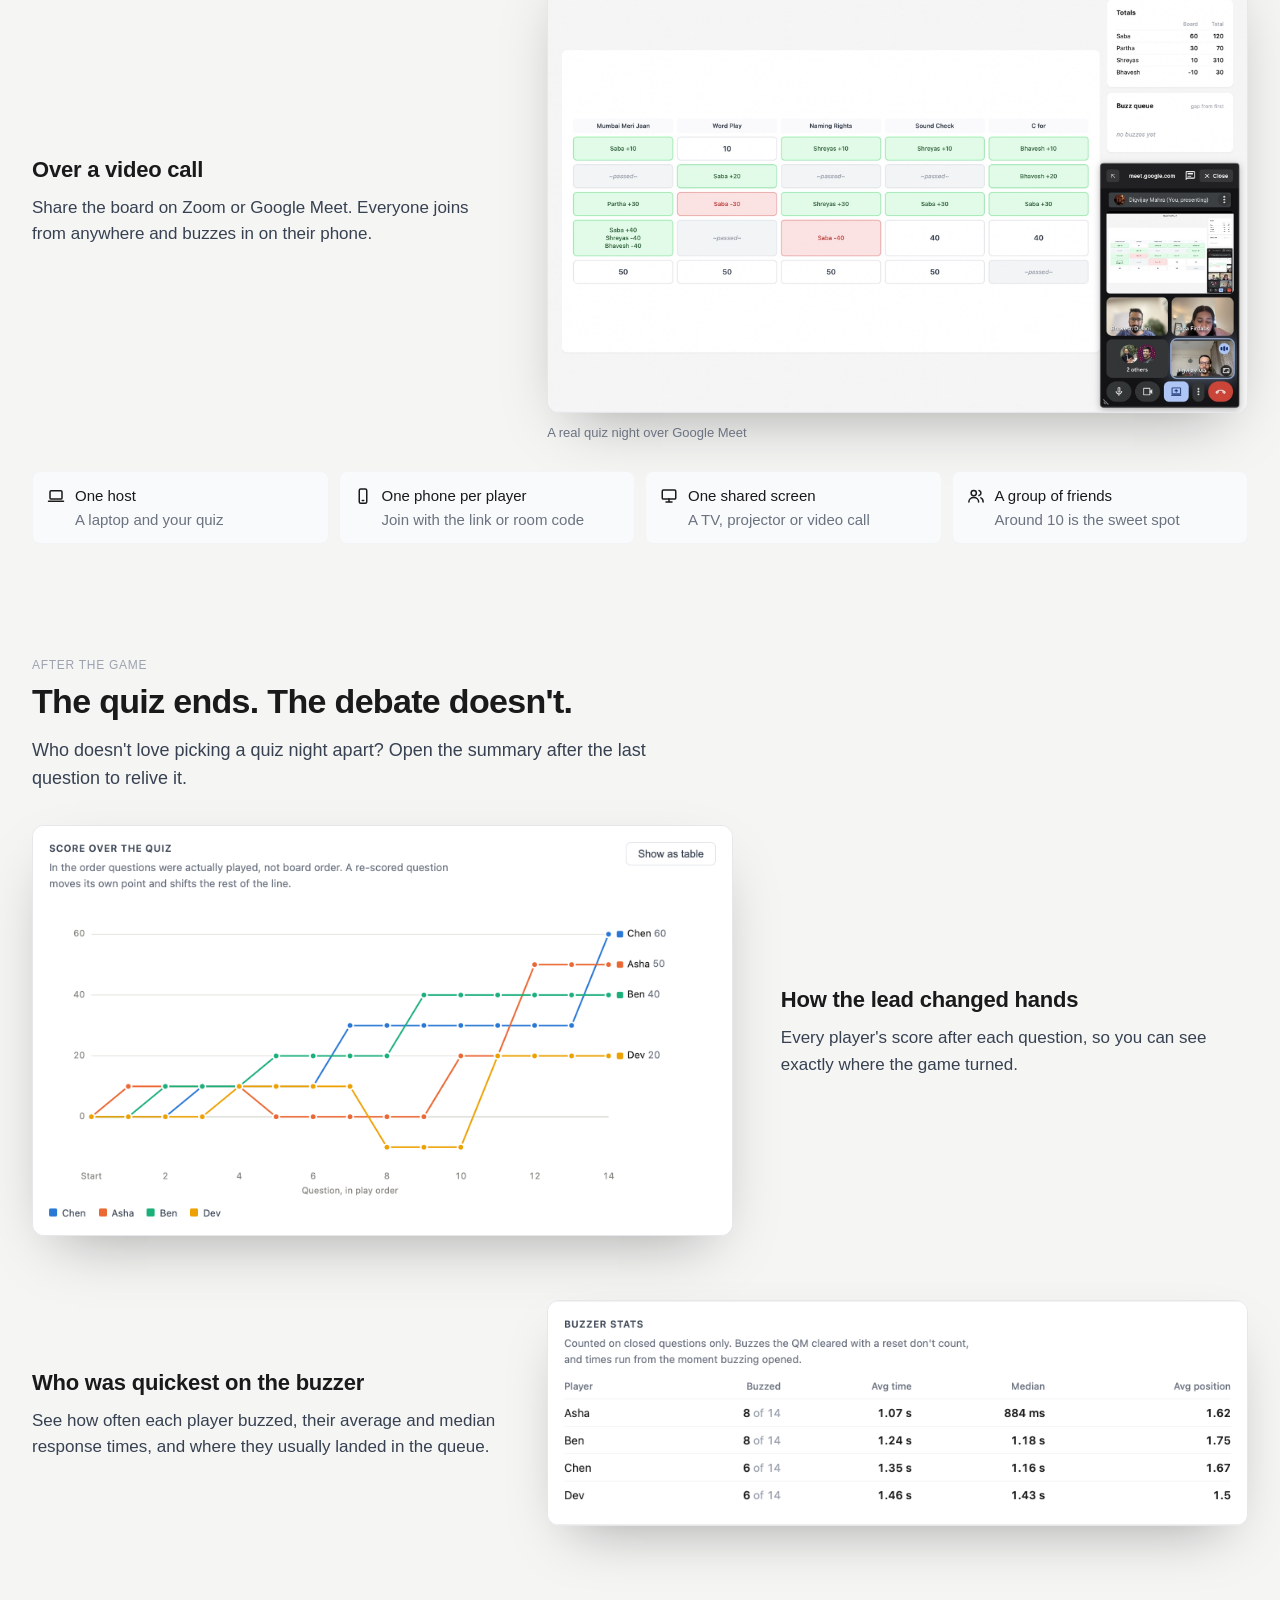
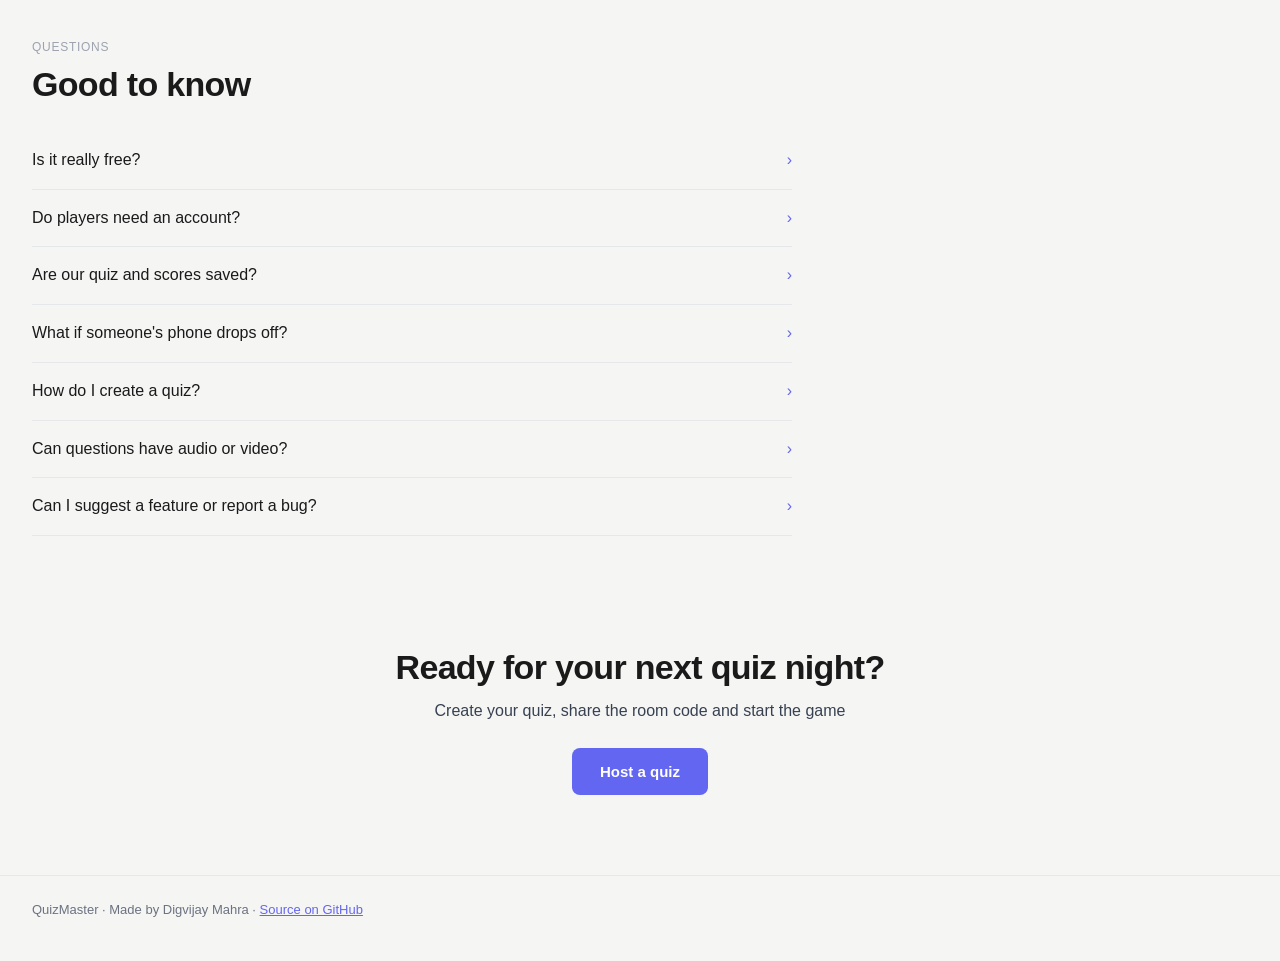
==== commit 0d5d72ae: "Mention Jeopardy-style in how-it-works step 1 (#16) The term left the hero in 239e7f5 and was only i" ====
--- a/site/index.html
+++ b/site/index.html
@@ -132,7 +132,7 @@
       <div class="card">
         <div class="step-num">1</div>
         <h3>Create your quiz</h3>
-        <p>Add each question to a spreadsheet with its category and point value. Add pictures if you like.</p>
+        <p>Add each question to a spreadsheet with its category and point value, Jeopardy-style. Add pictures if you like.</p>
         <p><a href="https://github.com/digvjsmahra/quizmaster/raw/main/static/sample/starter-quiz-bundle.zip">Download the sample quiz →</a></p>
       </div>
       <div class="card">
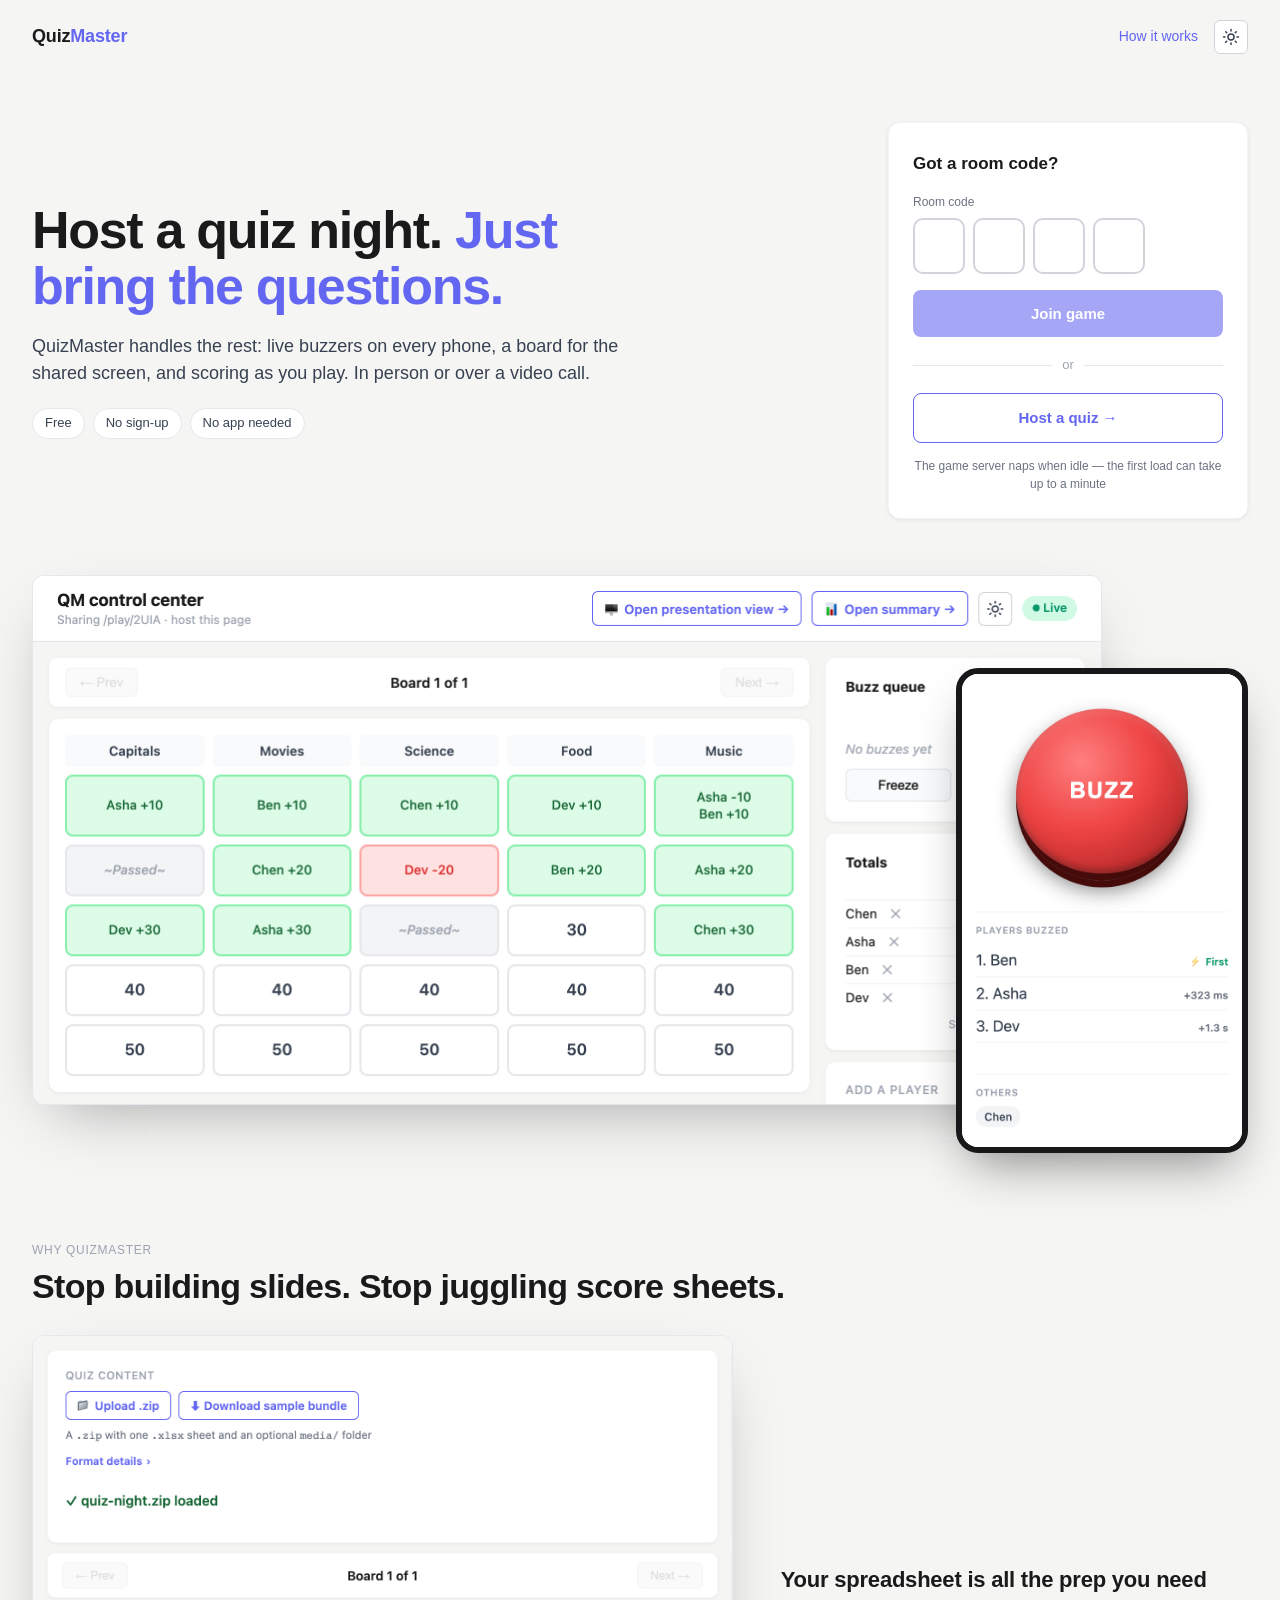
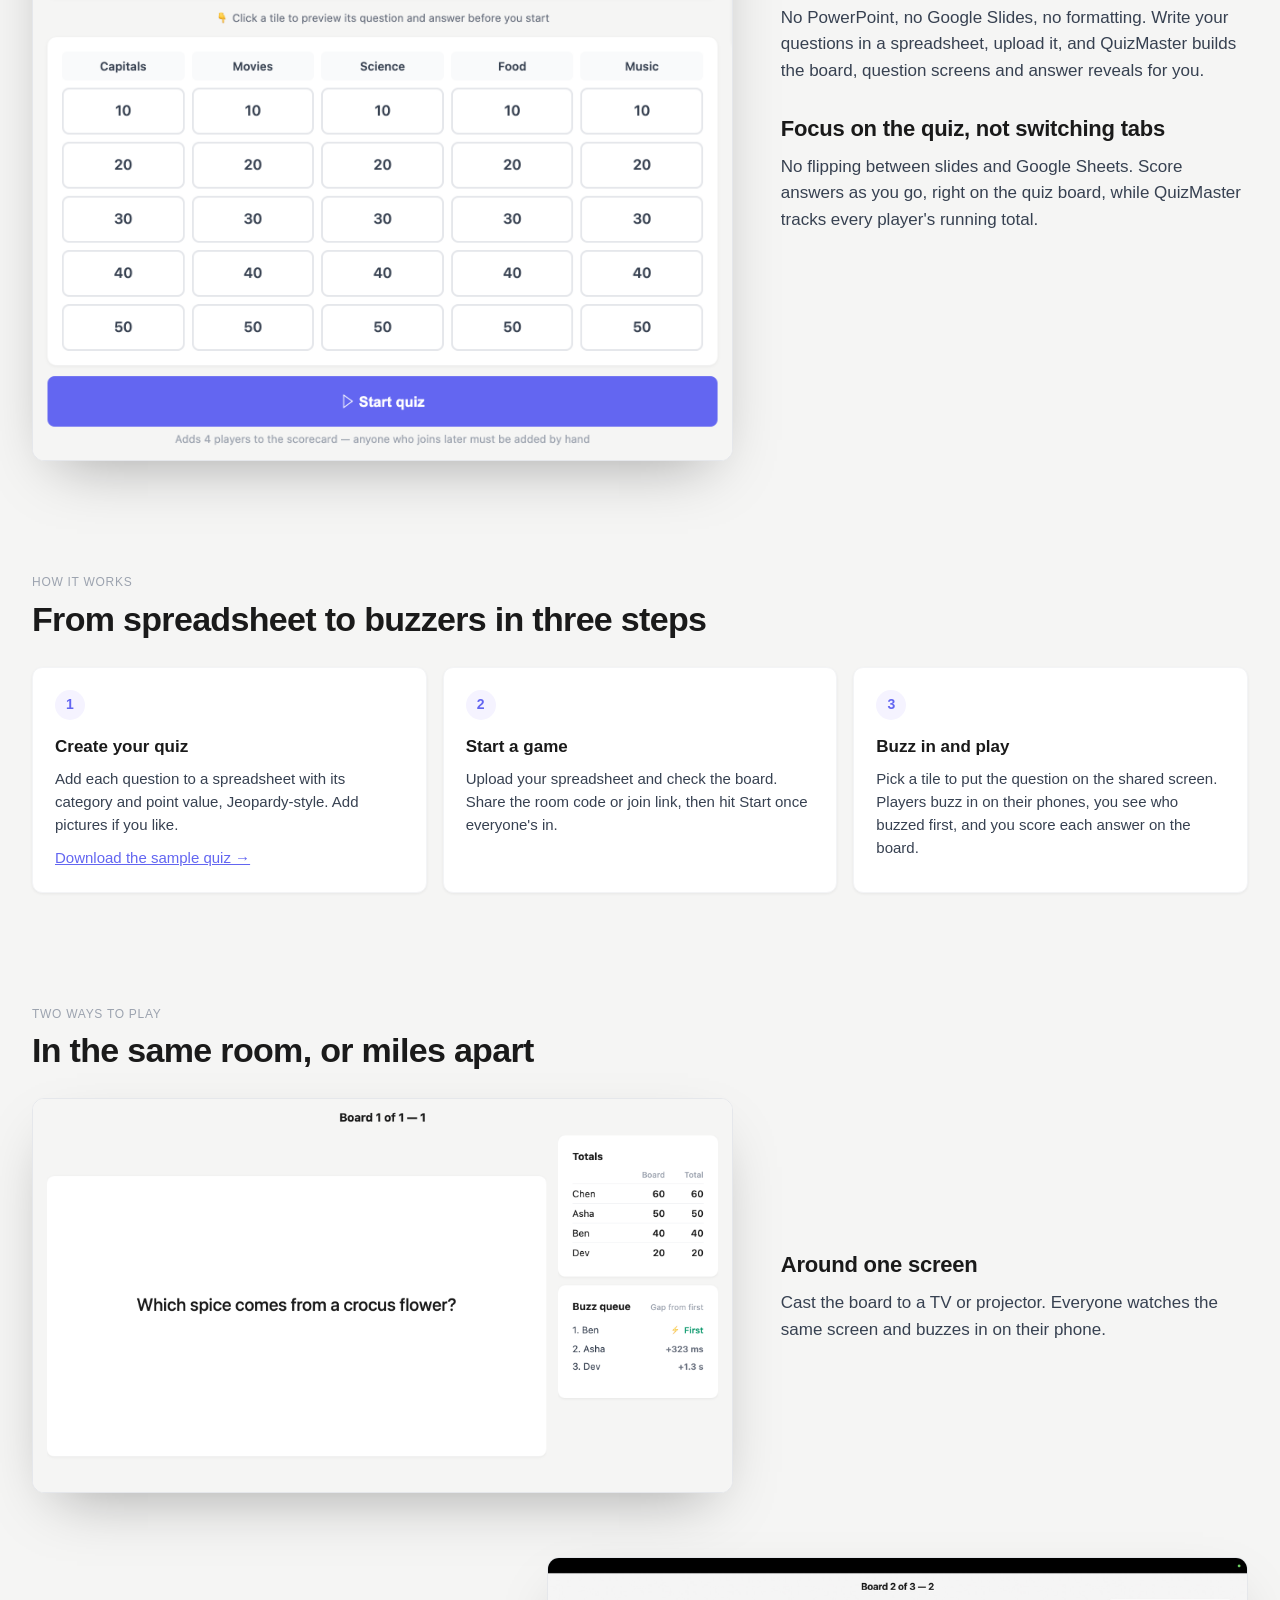
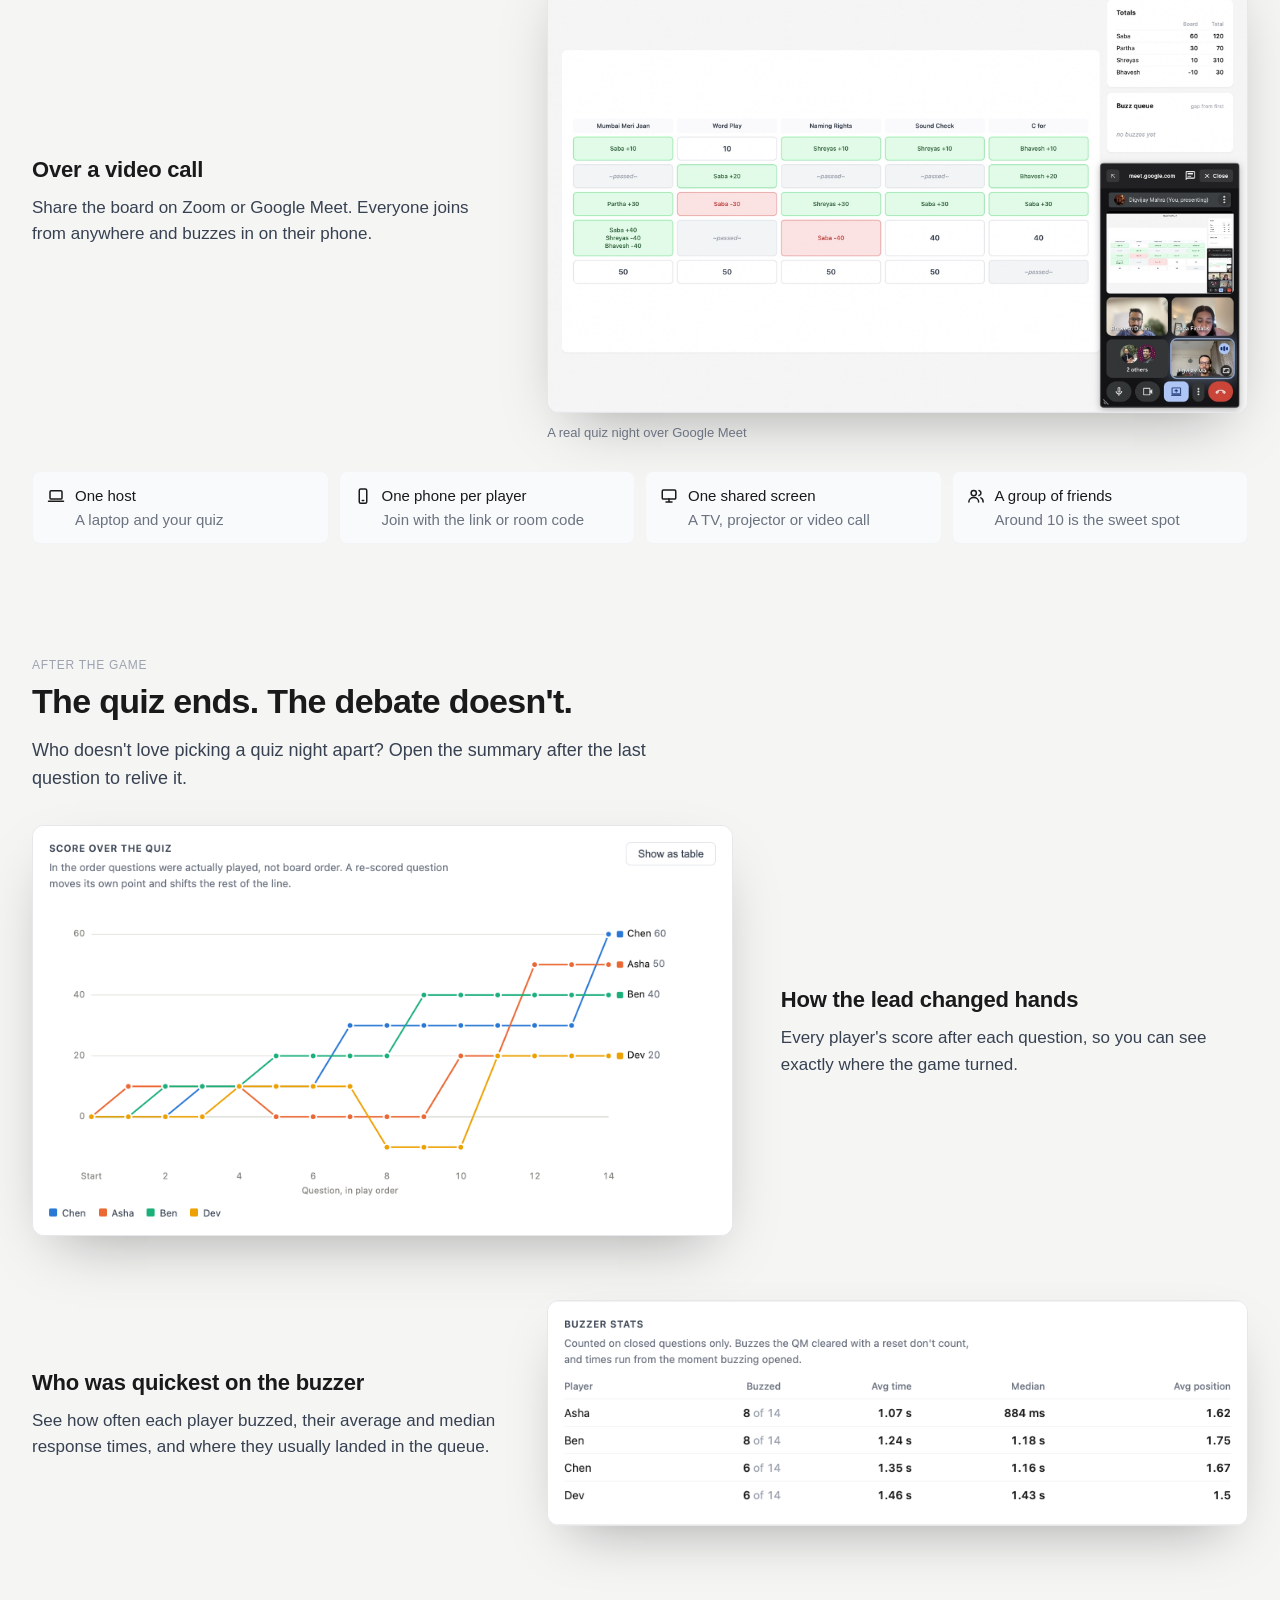
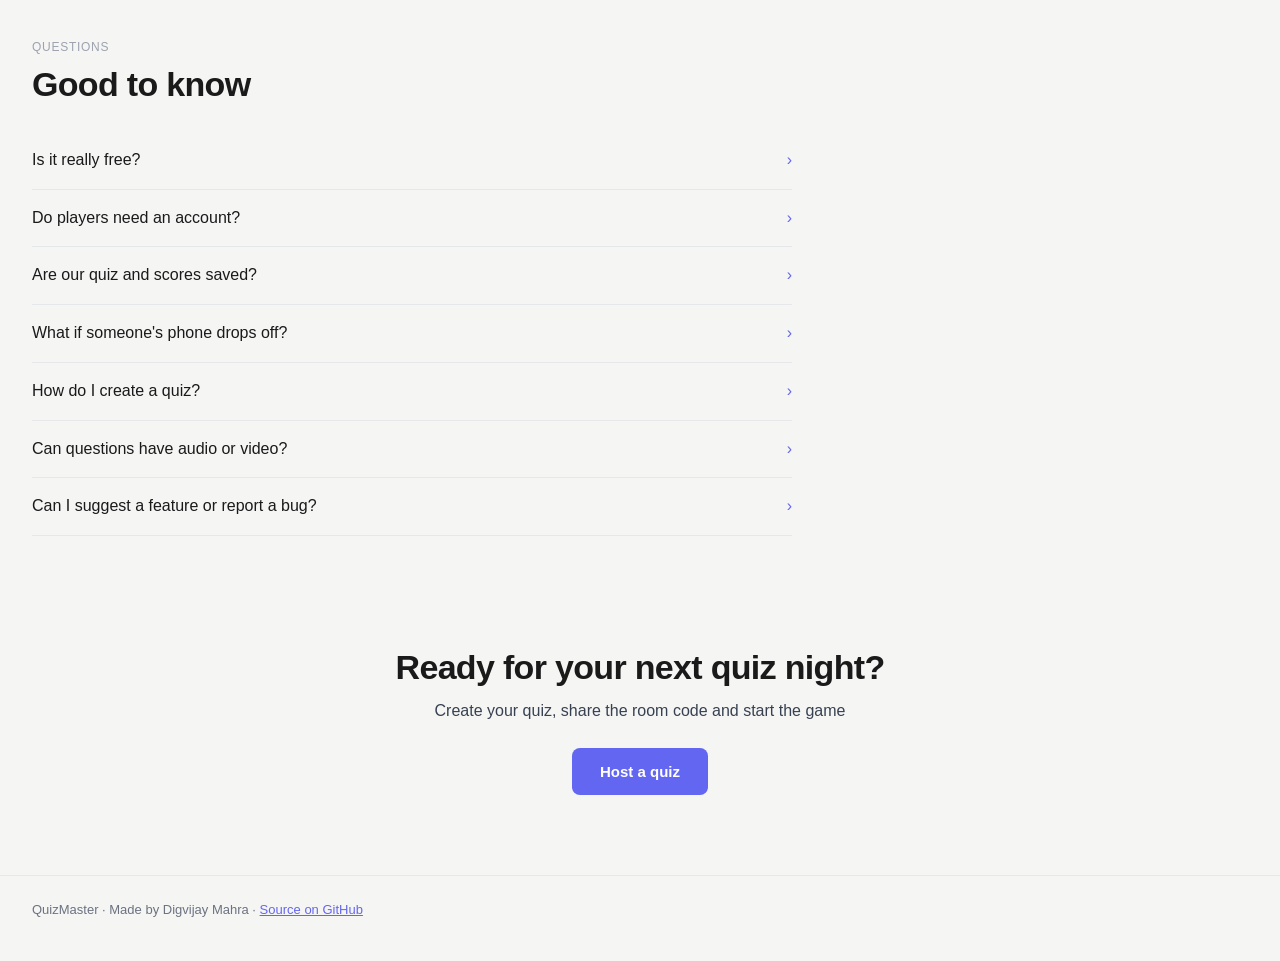
==== commit f0cbd336: "Tighten the landing hero lede and stop it orphaning a word (#16) "Live buzzers on every phone" and "" ====
--- a/site/index.html
+++ b/site/index.html
@@ -65,7 +65,7 @@
   <section class="wrap hero">
     <div>
       <h1>Host a quiz night. <em>Just bring the questions.</em></h1>
-      <p class="hero-lede">QuizMaster handles the rest: buzzers on everyone's phone, a board for the shared screen, and scoring as you play. In the same room or over a video call.</p>
+      <p class="hero-lede">QuizMaster handles the rest: live buzzers on every phone, a board for the shared screen, and scoring as you play. In person or over a video call.</p>
       <ul class="hero-points">
         <li>Free</li>
         <li>No sign-up</li>
--- a/site/styles.css
+++ b/site/styles.css
@@ -229,7 +229,7 @@
   margin: 0 0 18px; font-weight: 700;
 }
 .hero h1 em { font-style: normal; color: var(--color-primary); }
-.hero-lede { font-size: 18px; color: var(--color-text-secondary); margin: 0 0 20px; max-width: 34em; }
+.hero-lede { font-size: 18px; color: var(--color-text-secondary); margin: 0 0 20px; max-width: 34em; text-wrap: pretty; }
 .hero-points { list-style: none; padding: 0; margin: 0; display: flex; flex-wrap: wrap; gap: 8px; }
 .hero-points li {
   font-size: 13px; font-weight: 500; color: var(--color-text-secondary);
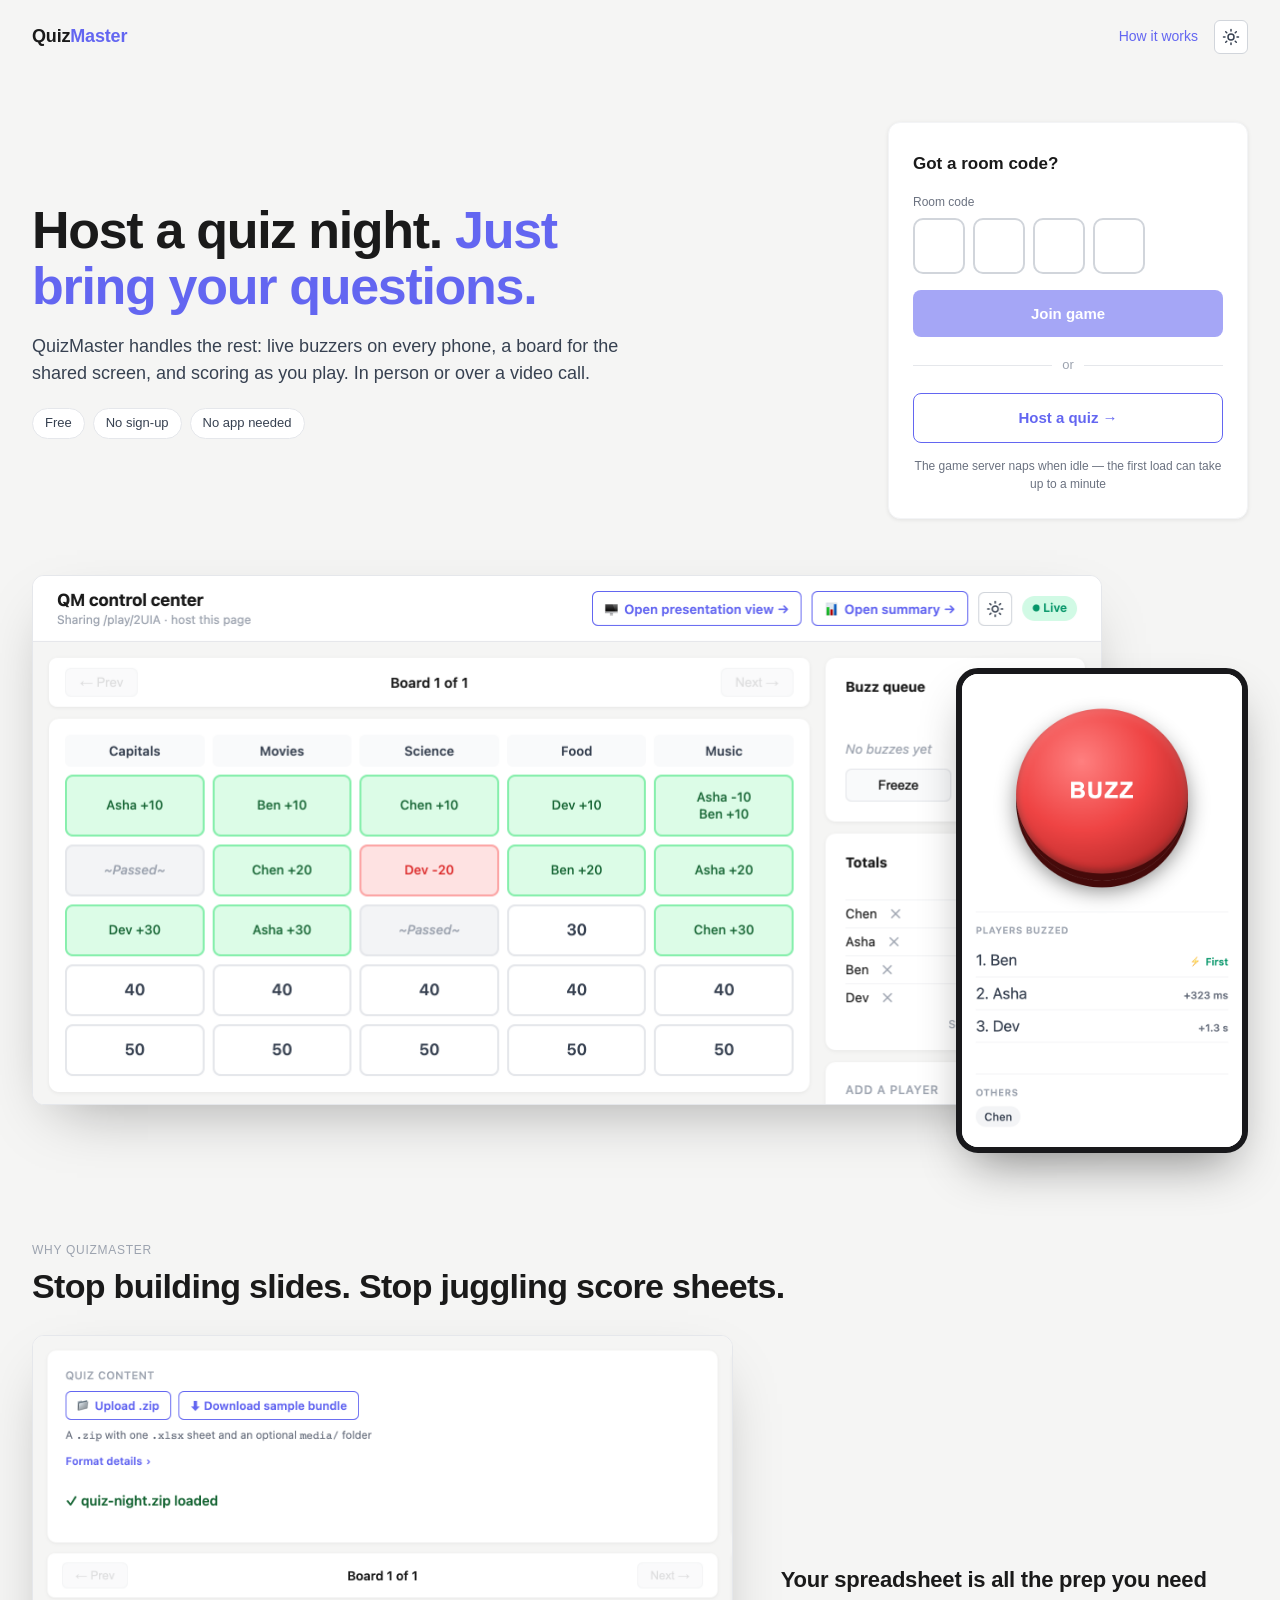
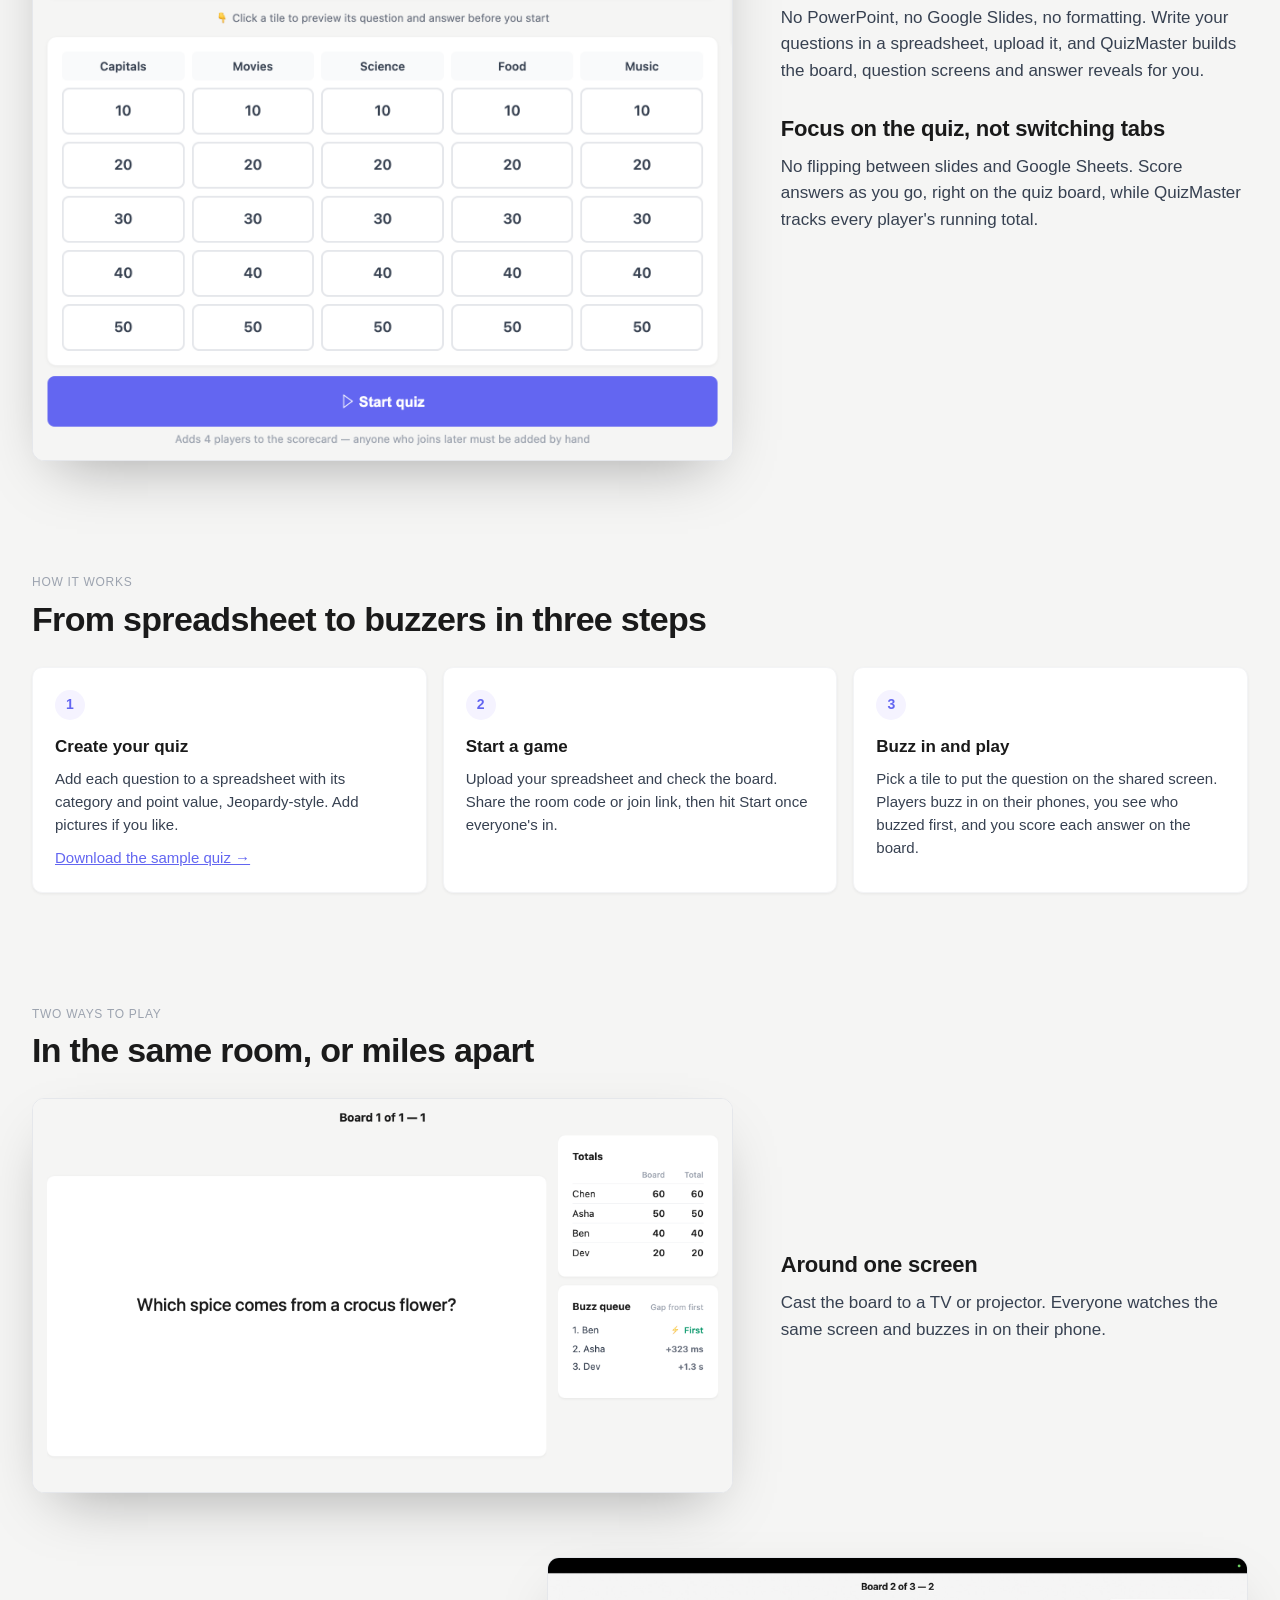
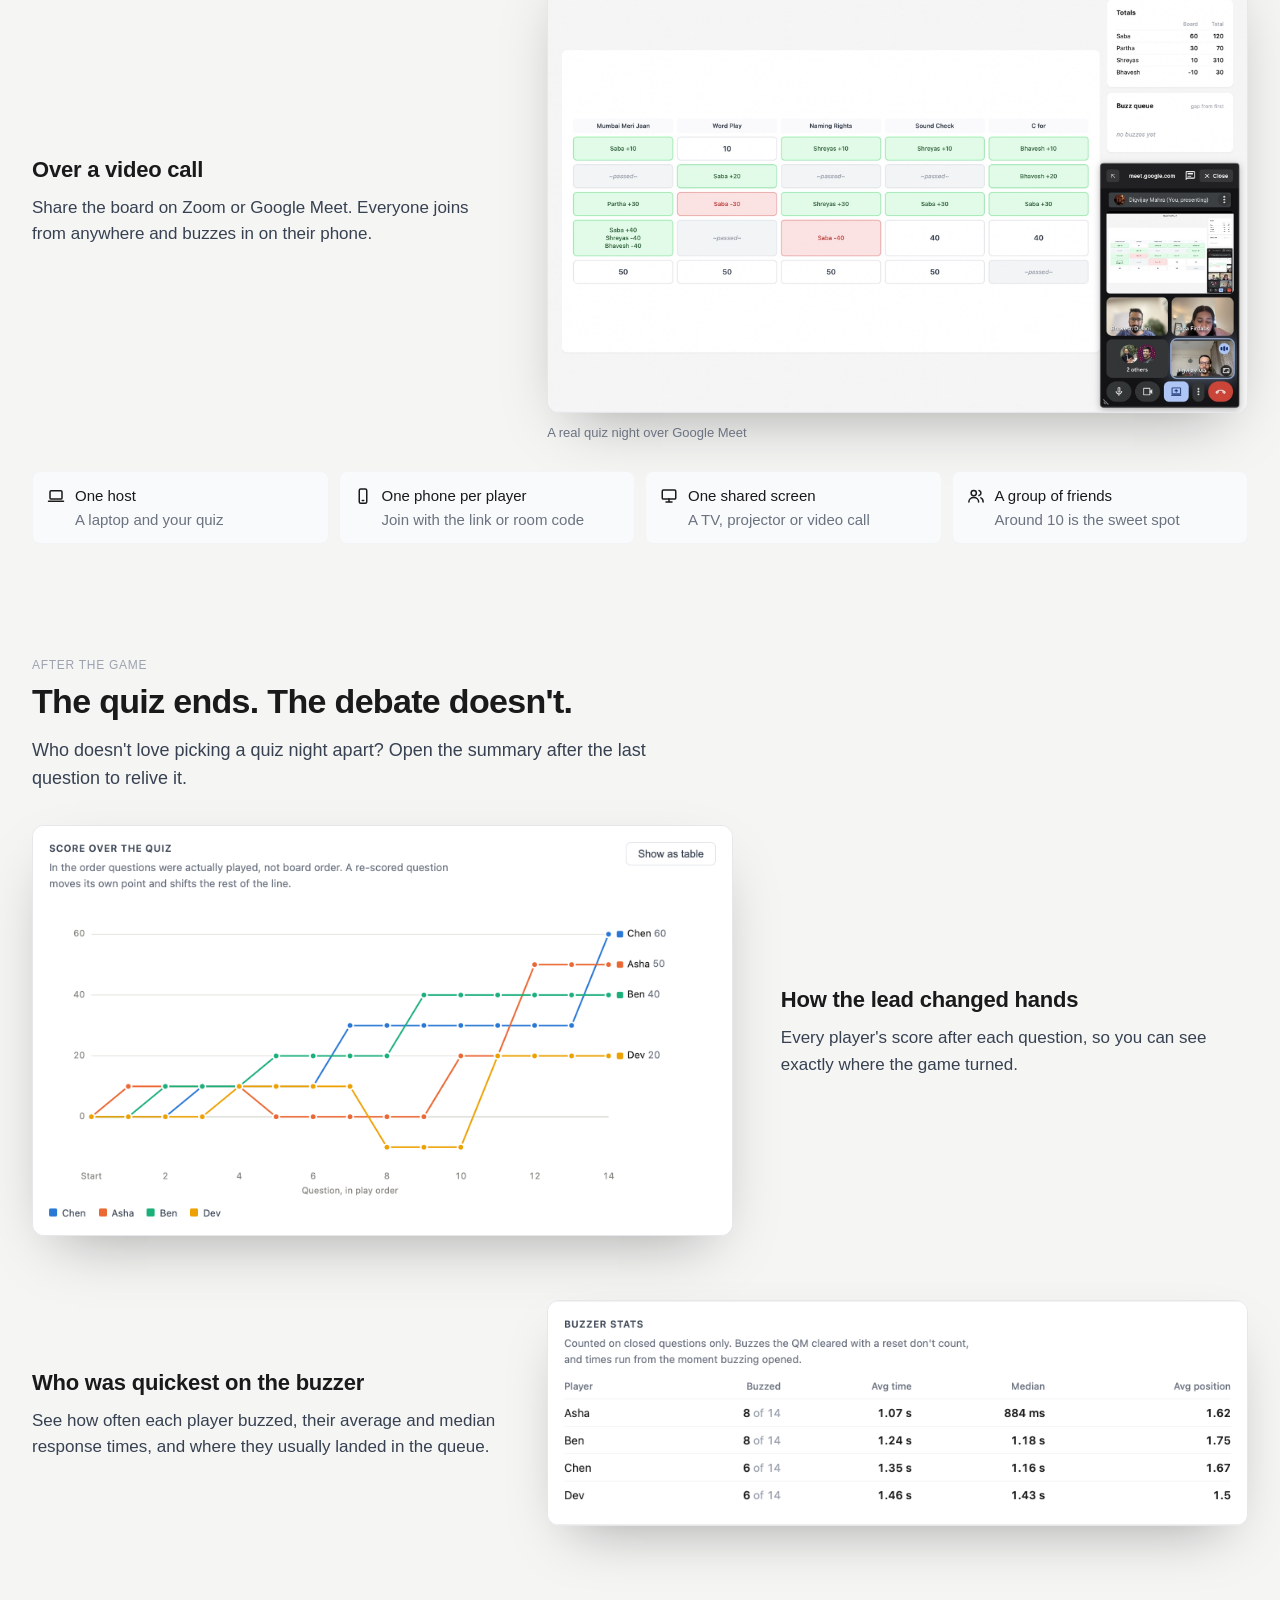
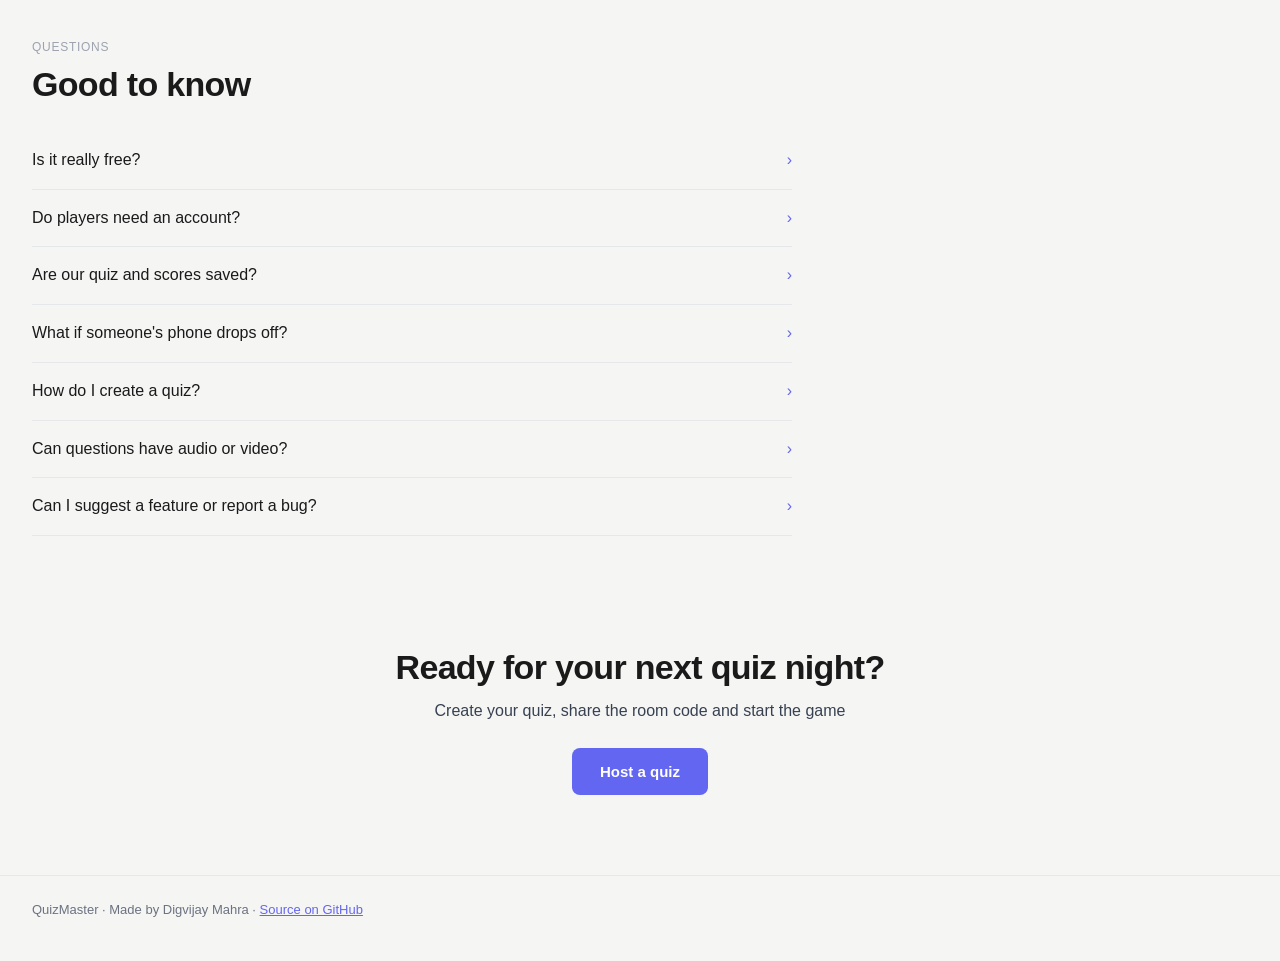
==== commit b0780abf: "Say "just bring your questions" in the landing hero and titles (#16) "Your" makes it clear the host " ====
--- a/site/index.html
+++ b/site/index.html
@@ -3,9 +3,9 @@
 <head>
   <meta charset="UTF-8">
   <meta name="viewport" content="width=device-width, initial-scale=1.0">
-  <title>QuizMaster — host a quiz night, just bring the questions</title>
+  <title>QuizMaster — host a quiz night, just bring your questions</title>
   <meta name="description" content="Hosting a quiz night? Bring your questions and QuizMaster handles the buzzers, the Jeopardy-style board and the scoring. Players buzz in on their phone, in the same room or over a video call. Free, no sign-up.">
-  <meta property="og:title" content="QuizMaster — host a quiz night, just bring the questions">
+  <meta property="og:title" content="QuizMaster — host a quiz night, just bring your questions">
   <meta property="og:description" content="Bring your questions and QuizMaster handles the buzzers, the Jeopardy-style board and the scoring.">
   <meta property="og:type" content="website">
   <meta property="og:image" content="img/host-light.png">
@@ -64,7 +64,7 @@
 <main>
   <section class="wrap hero">
     <div>
-      <h1>Host a quiz night. <em>Just bring the questions.</em></h1>
+      <h1>Host a quiz night. <em>Just bring your questions.</em></h1>
       <p class="hero-lede">QuizMaster handles the rest: live buzzers on every phone, a board for the shared screen, and scoring as you play. In person or over a video call.</p>
       <ul class="hero-points">
         <li>Free</li>
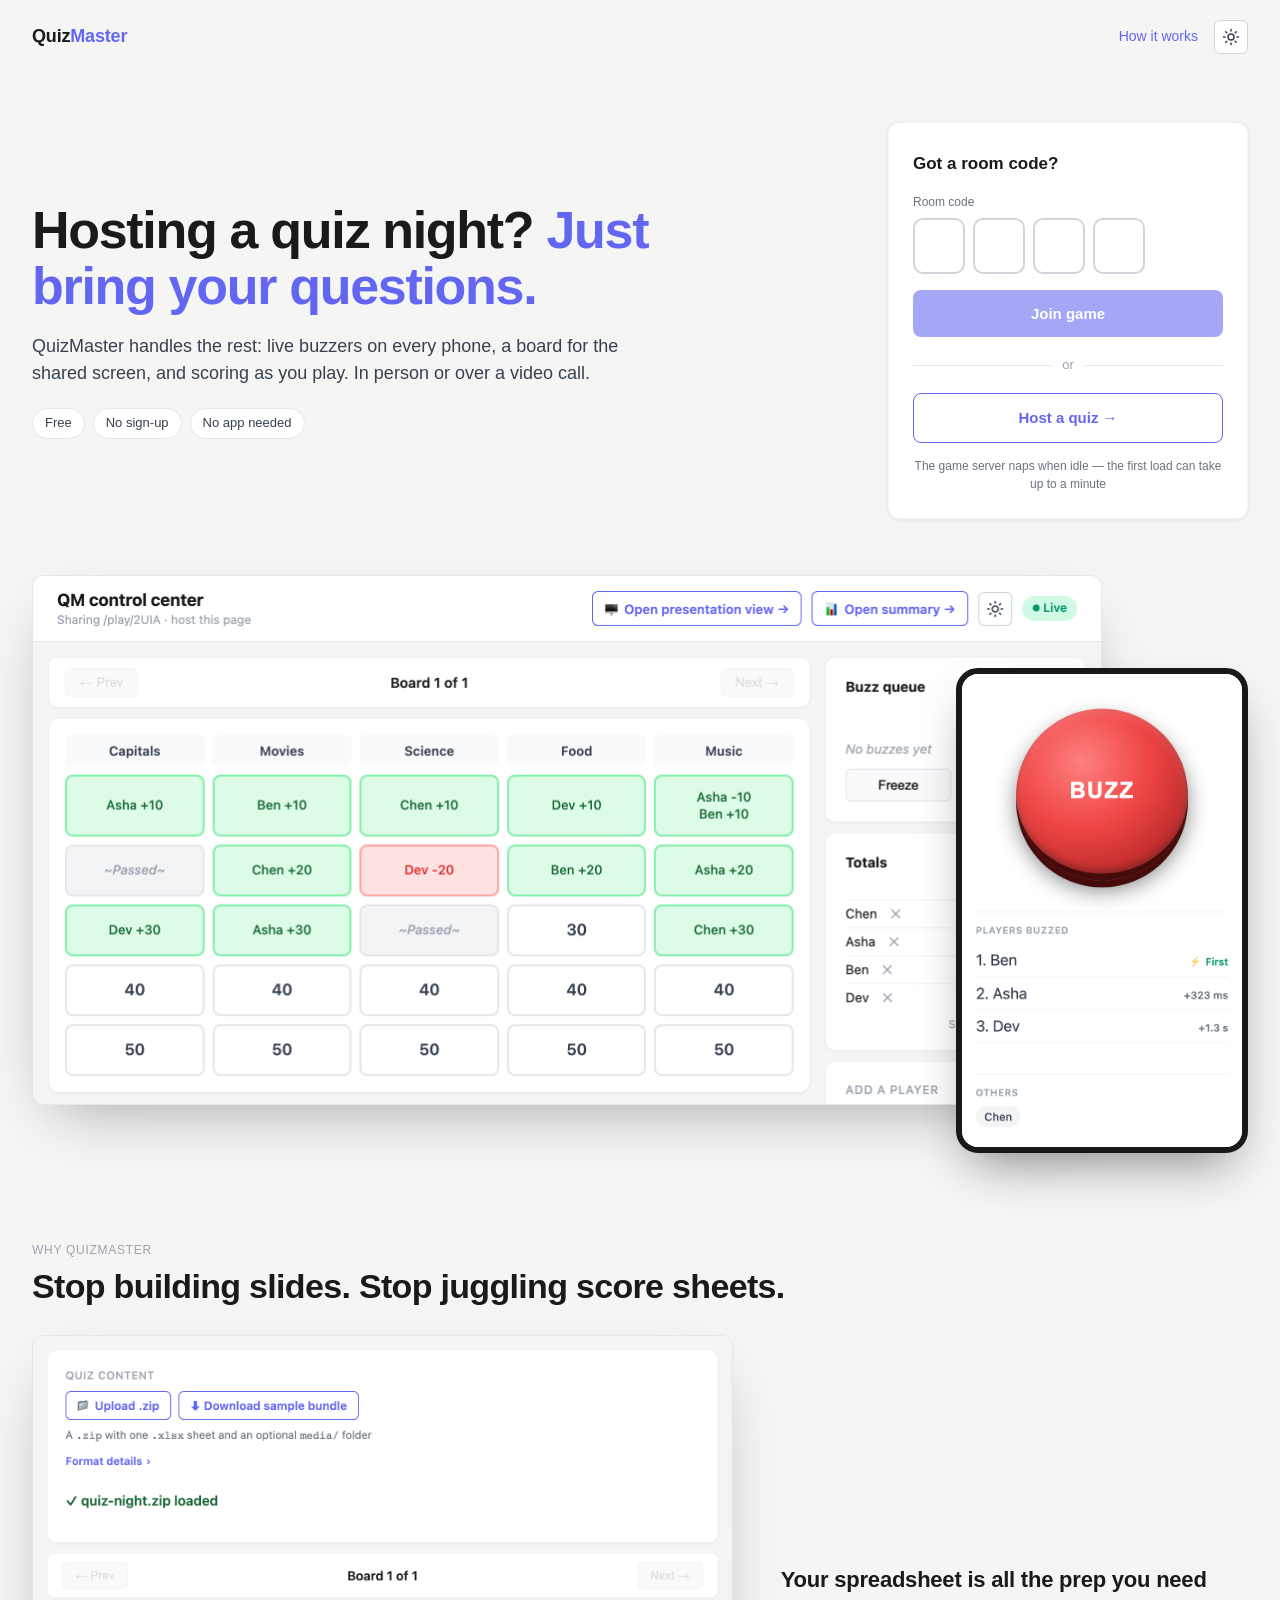
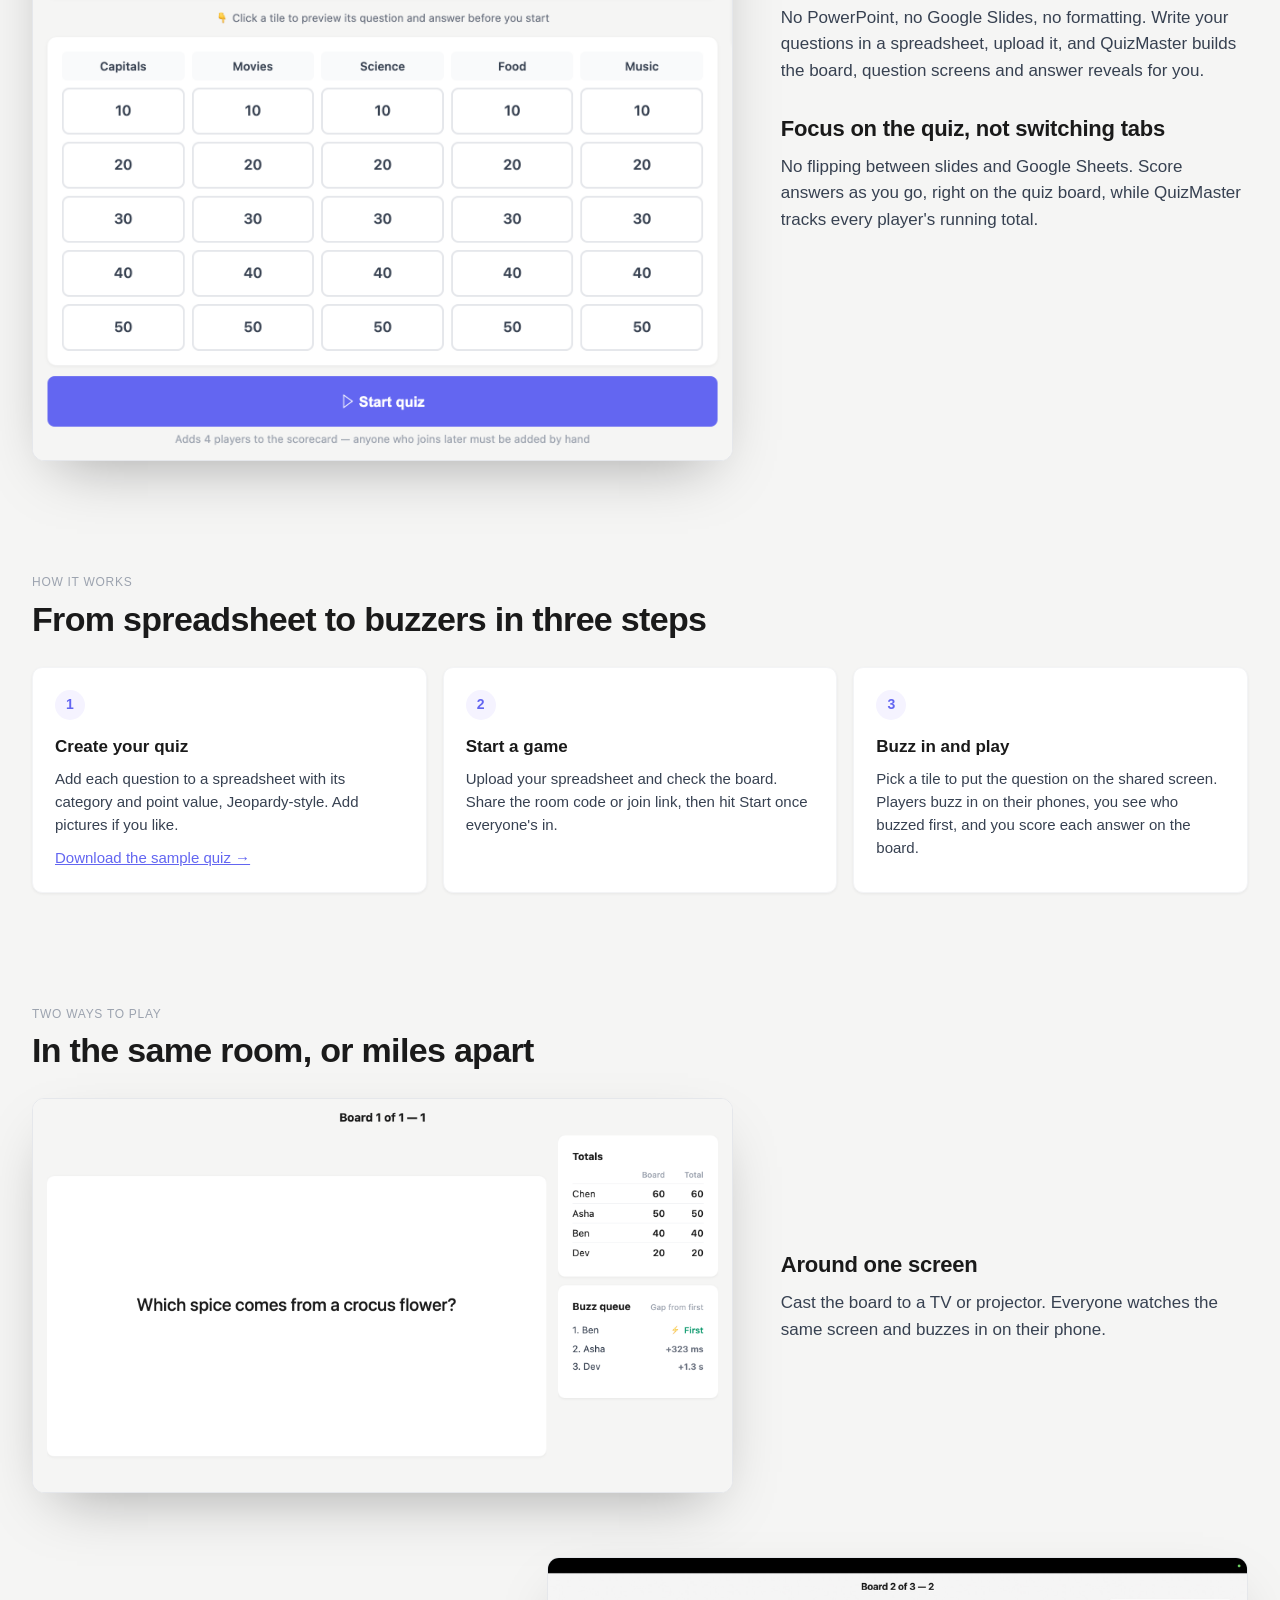
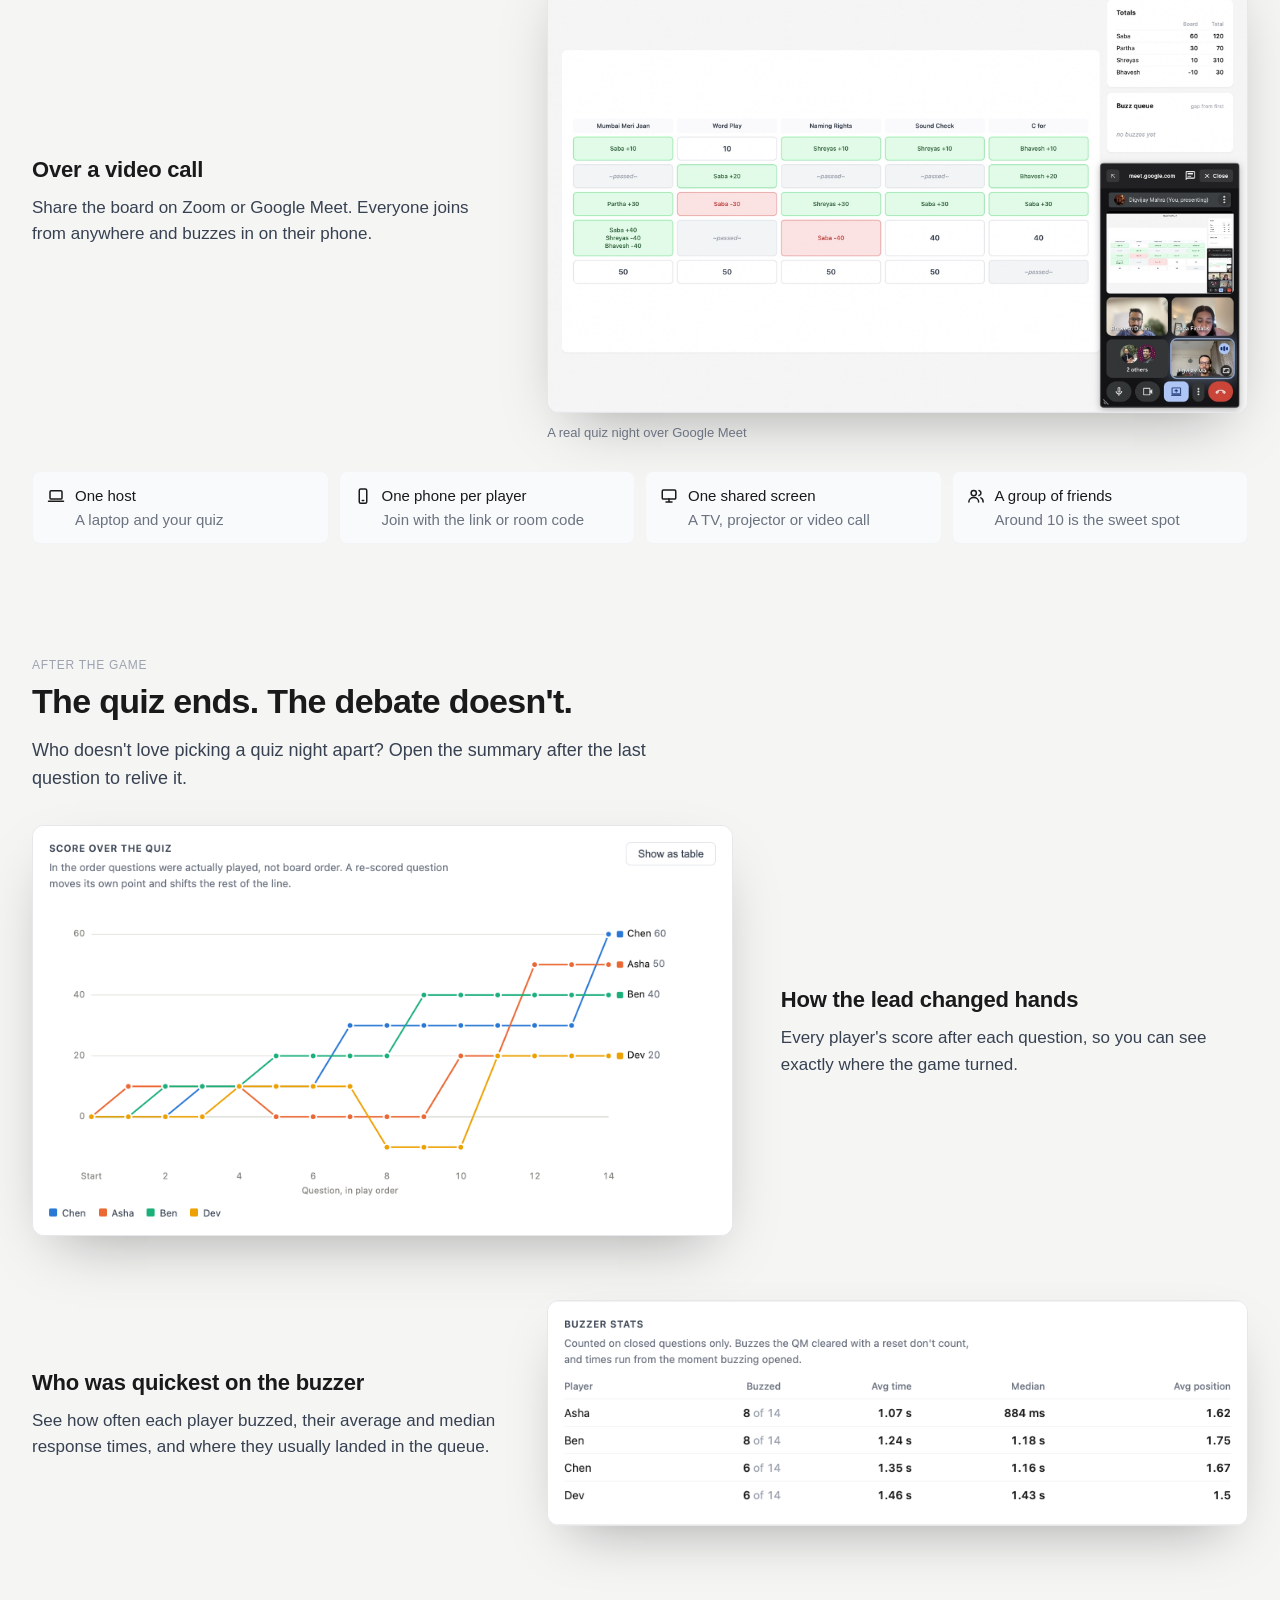
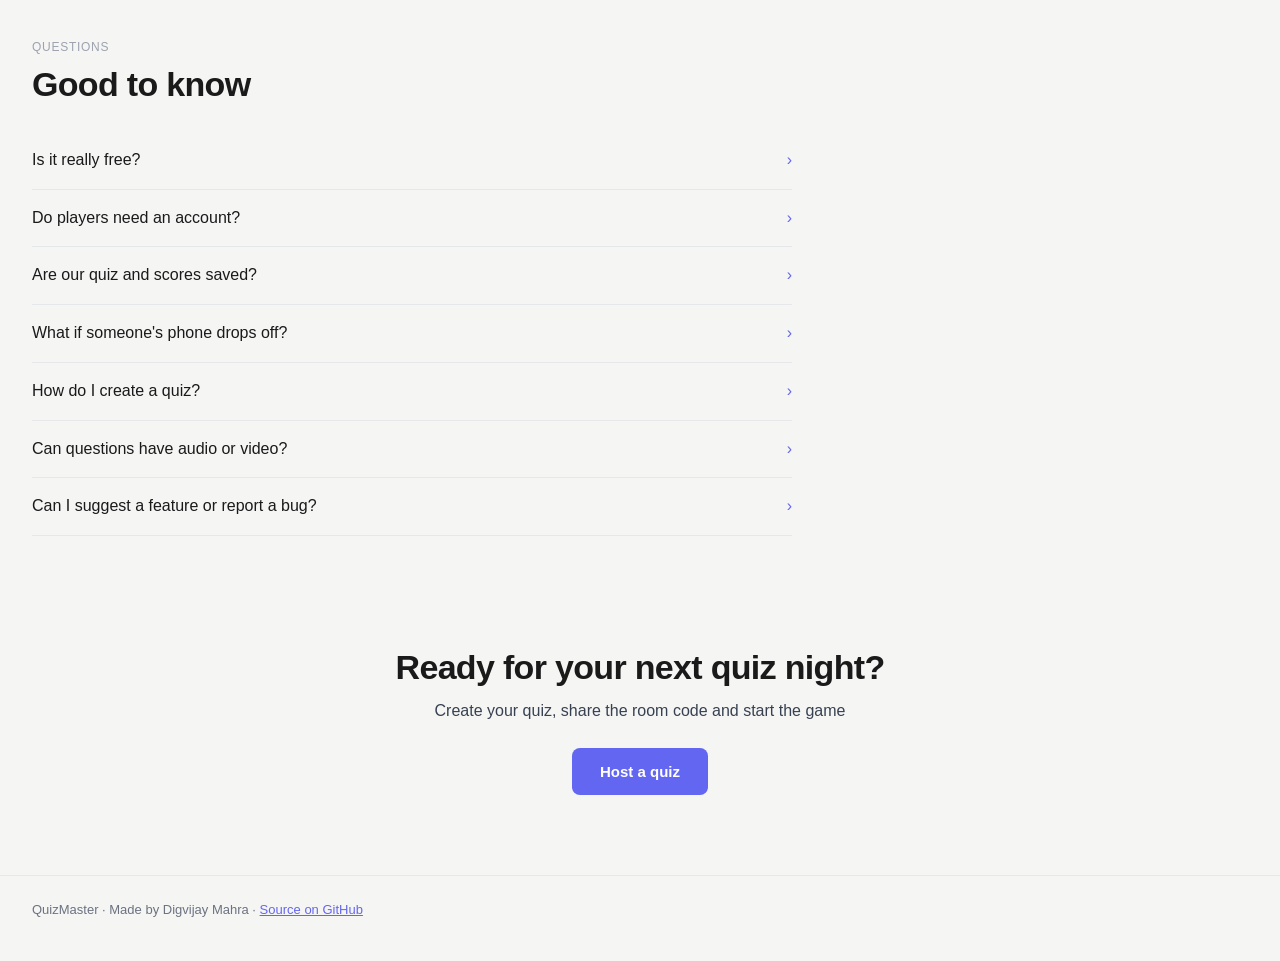
==== commit ab1e8c8c: "Open the landing hero with a question to the host (#16) "Hosting a quiz night? Just bring your quest" ====
--- a/site/index.html
+++ b/site/index.html
@@ -3,9 +3,9 @@
 <head>
   <meta charset="UTF-8">
   <meta name="viewport" content="width=device-width, initial-scale=1.0">
-  <title>QuizMaster — host a quiz night, just bring your questions</title>
+  <title>QuizMaster — hosting a quiz night? Just bring your questions</title>
   <meta name="description" content="Hosting a quiz night? Bring your questions and QuizMaster handles the buzzers, the Jeopardy-style board and the scoring. Players buzz in on their phone, in the same room or over a video call. Free, no sign-up.">
-  <meta property="og:title" content="QuizMaster — host a quiz night, just bring your questions">
+  <meta property="og:title" content="QuizMaster — hosting a quiz night? Just bring your questions">
   <meta property="og:description" content="Bring your questions and QuizMaster handles the buzzers, the Jeopardy-style board and the scoring.">
   <meta property="og:type" content="website">
   <meta property="og:image" content="img/host-light.png">
@@ -64,7 +64,7 @@
 <main>
   <section class="wrap hero">
     <div>
-      <h1>Host a quiz night. <em>Just bring your questions.</em></h1>
+      <h1>Hosting a quiz night? <em>Just bring your questions.</em></h1>
       <p class="hero-lede">QuizMaster handles the rest: live buzzers on every phone, a board for the shared screen, and scoring as you play. In person or over a video call.</p>
       <ul class="hero-points">
         <li>Free</li>
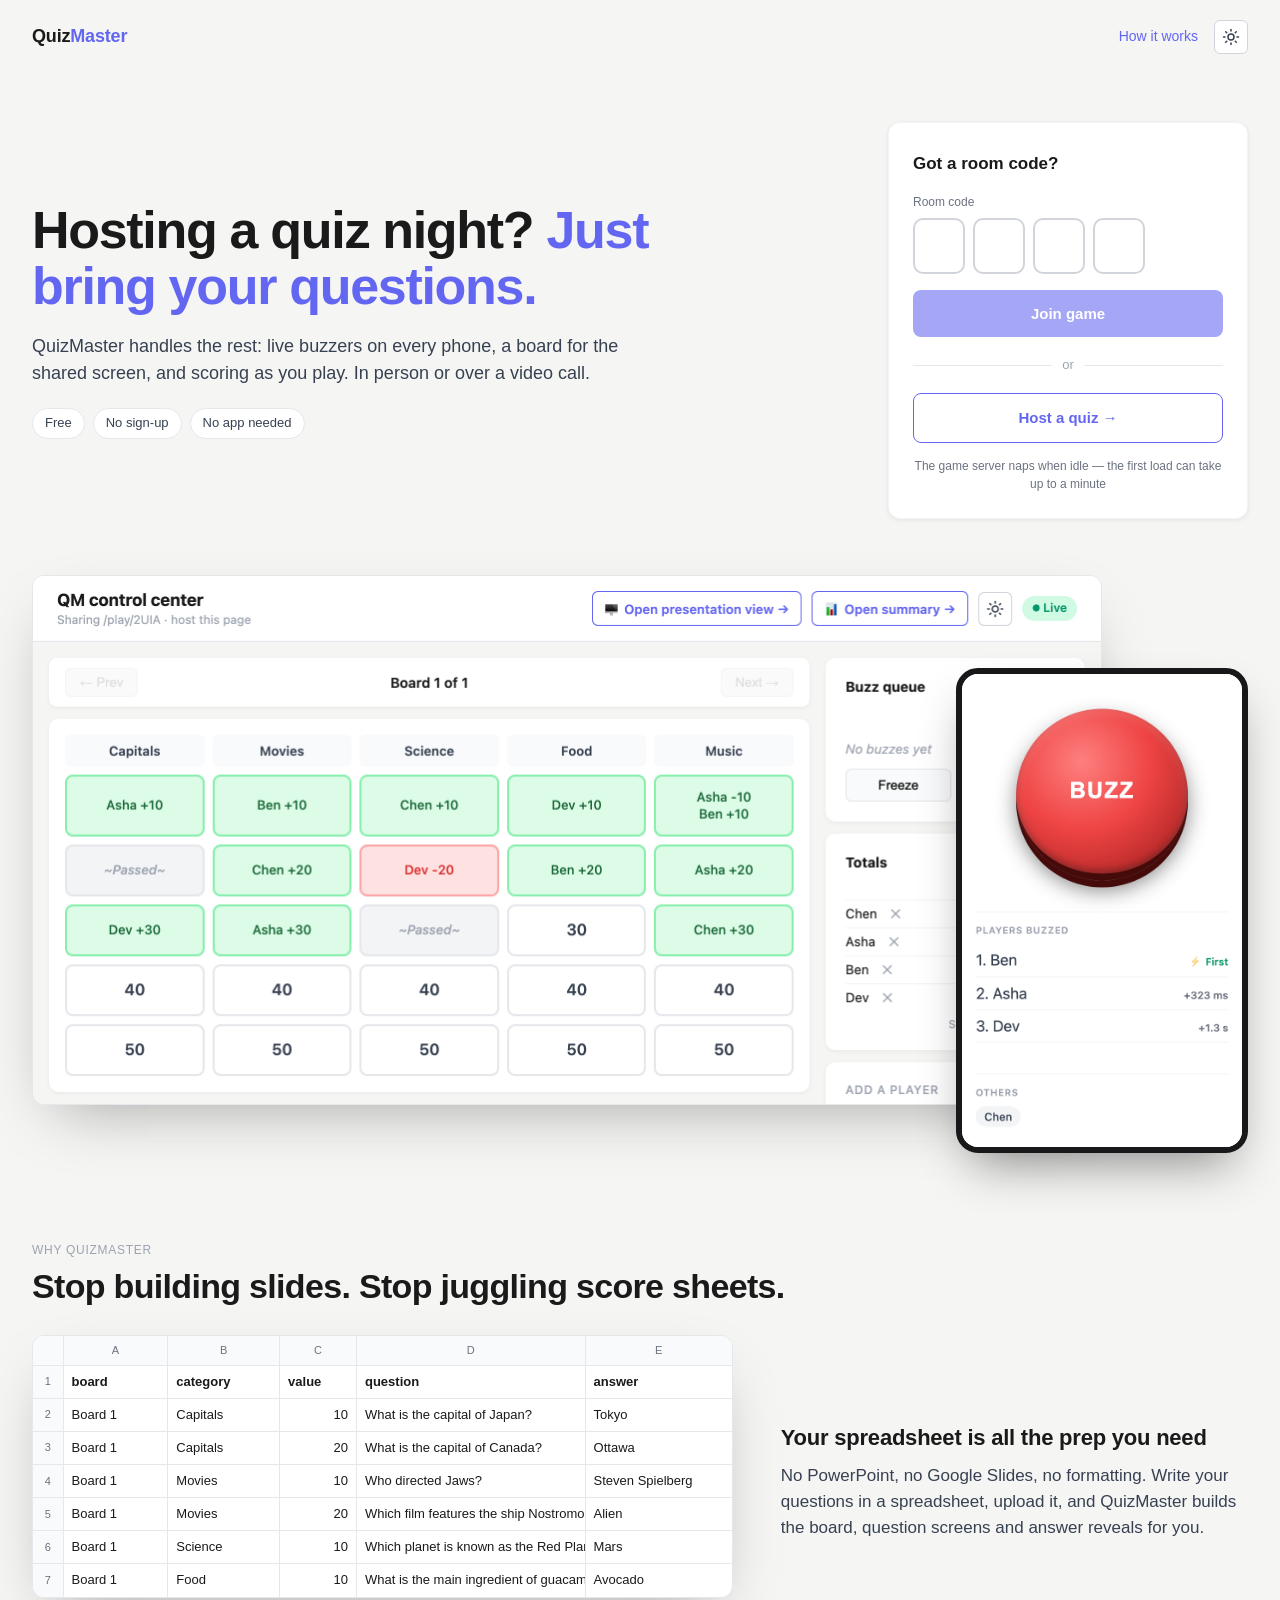
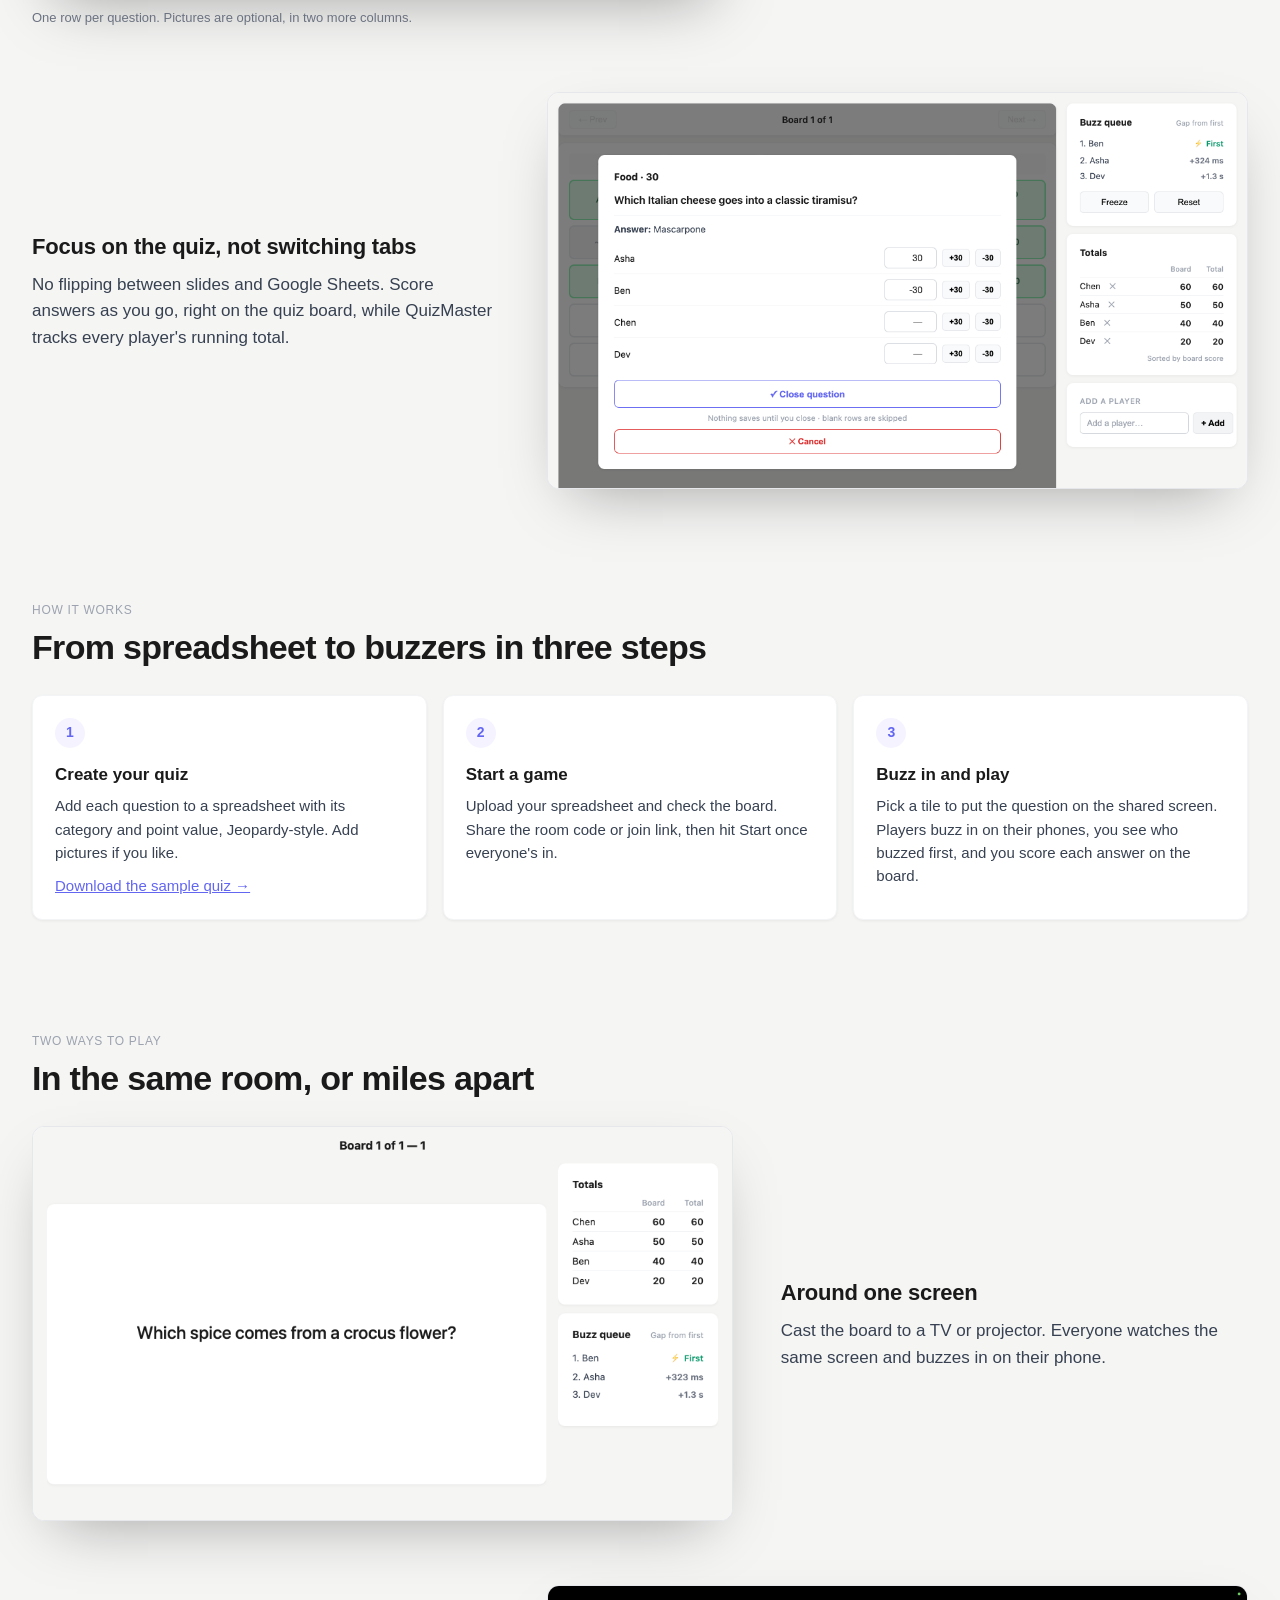
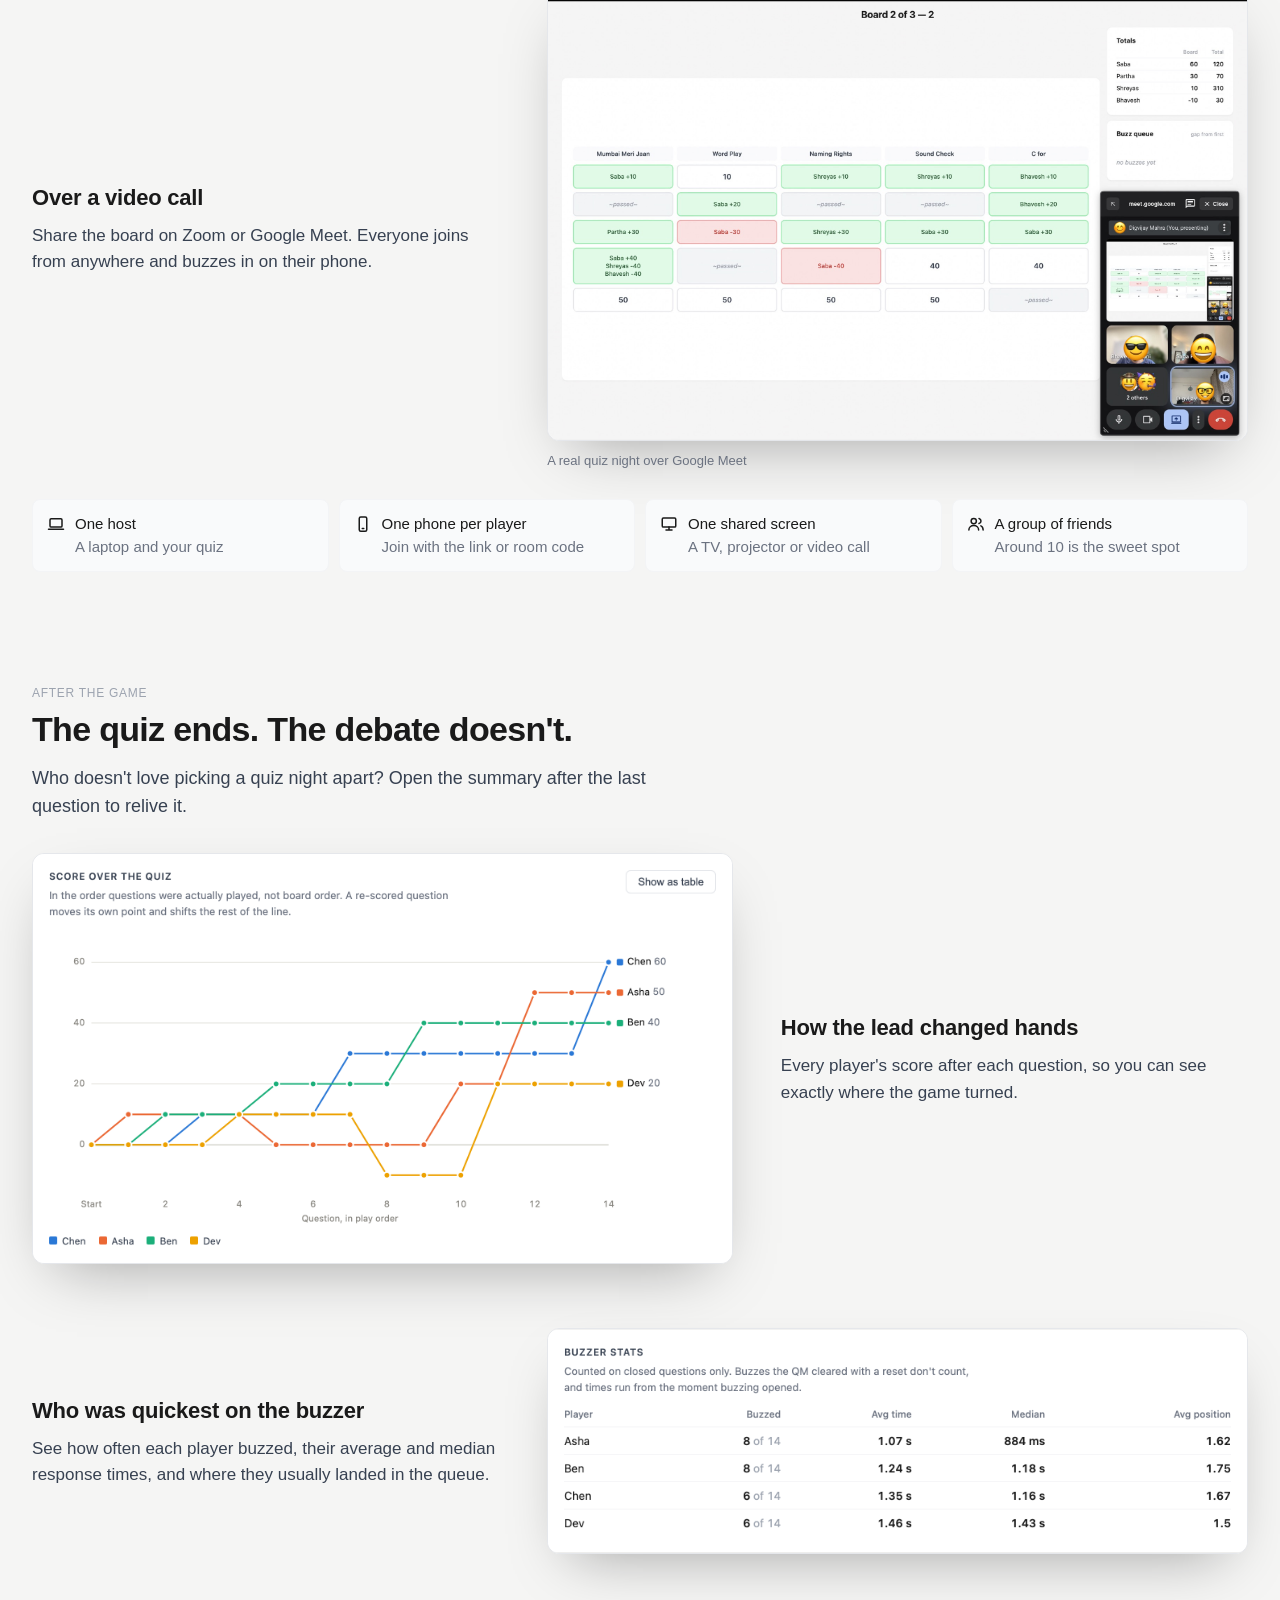
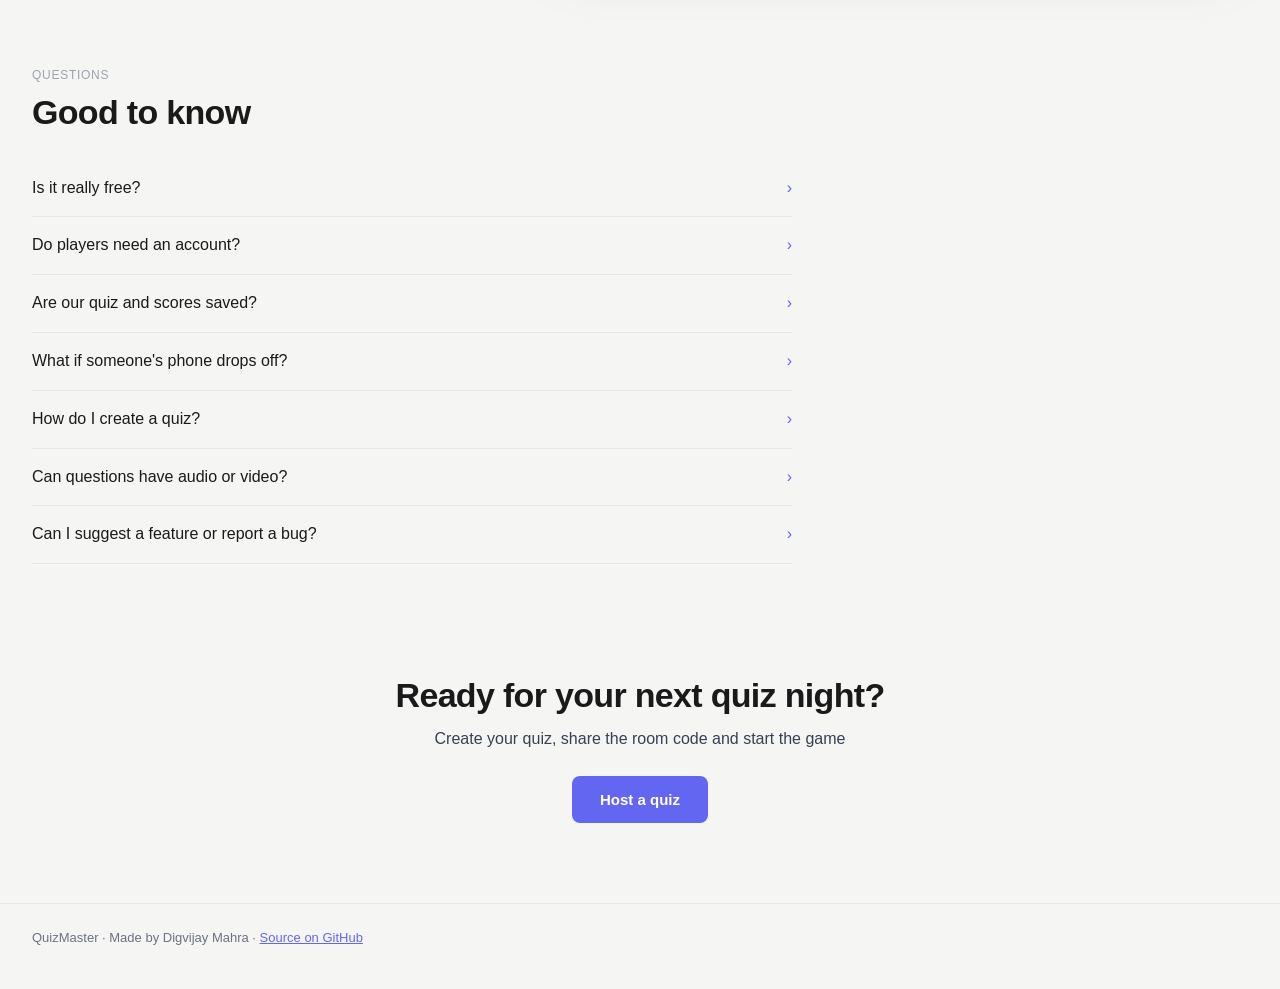
==== commit 10a7e807: "Show the spreadsheet and the scoring moment on the landing page (#16) The Why section claimed a spre" ====
--- a/site/index.html
+++ b/site/index.html
@@ -111,13 +111,37 @@
     <h2>Stop building slides. Stop juggling score sheets.</h2>
     <div class="features">
       <div class="feature">
-        <picture class="frame">
-          <source srcset="img/lobby-dark.png" media="(prefers-color-scheme: dark)" data-dark>
-          <img src="img/lobby-light.png" width="1548" height="1606" alt="The control center right after an upload: the quiz file loaded, a 5-by-5 board ready to play, four players joined and a Start quiz button" loading="lazy">
-        </picture>
+        <figure>
+          <div class="frame sheet">
+            <table aria-label="A quiz spreadsheet: one row per question, with columns board, category, value, question and answer">
+              <colgroup><col class="sheet-n"><col class="sheet-a"><col class="sheet-b"><col class="sheet-c"><col><col class="sheet-e"></colgroup>
+              <thead>
+                <tr class="sheet-letters" aria-hidden="true"><th></th><th>A</th><th>B</th><th>C</th><th>D</th><th>E</th></tr>
+                <tr class="sheet-head"><th scope="row" aria-hidden="true">1</th><th scope="col">board</th><th scope="col">category</th><th scope="col">value</th><th scope="col">question</th><th scope="col">answer</th></tr>
+              </thead>
+              <tbody>
+                <tr><th scope="row" aria-hidden="true">2</th><td>Board 1</td><td>Capitals</td><td class="num">10</td><td>What is the capital of Japan?</td><td>Tokyo</td></tr>
+                <tr><th scope="row" aria-hidden="true">3</th><td>Board 1</td><td>Capitals</td><td class="num">20</td><td>What is the capital of Canada?</td><td>Ottawa</td></tr>
+                <tr><th scope="row" aria-hidden="true">4</th><td>Board 1</td><td>Movies</td><td class="num">10</td><td>Who directed Jaws?</td><td>Steven Spielberg</td></tr>
+                <tr><th scope="row" aria-hidden="true">5</th><td>Board 1</td><td>Movies</td><td class="num">20</td><td>Which film features the ship Nostromo?</td><td>Alien</td></tr>
+                <tr><th scope="row" aria-hidden="true">6</th><td>Board 1</td><td>Science</td><td class="num">10</td><td>Which planet is known as the Red Planet?</td><td>Mars</td></tr>
+                <tr><th scope="row" aria-hidden="true">7</th><td>Board 1</td><td>Food</td><td class="num">10</td><td>What is the main ingredient of guacamole?</td><td>Avocado</td></tr>
+              </tbody>
+            </table>
+          </div>
+          <figcaption class="caption">One row per question. Pictures are optional, in two more columns.</figcaption>
+        </figure>
         <div class="feature-text">
           <h3>Your spreadsheet is all the prep you need</h3>
           <p>No PowerPoint, no Google Slides, no formatting. Write your questions in a spreadsheet, upload it, and QuizMaster builds the board, question screens and answer reveals for you.</p>
+        </div>
+      </div>
+      <div class="feature feature-flip">
+        <picture class="frame">
+          <source srcset="img/scoring-dark.png" media="(prefers-color-scheme: dark)" data-dark>
+          <img src="img/scoring-light.png" width="2140" height="1212" alt="Scoring a question in the control center: the question and answer open over the board, a score box for each player, and the buzz queue and running totals alongside" loading="lazy">
+        </picture>
+        <div class="feature-text">
           <h3>Focus on the quiz, not switching tabs</h3>
           <p>No flipping between slides and Google Sheets. Score answers as you go, right on the quiz board, while QuizMaster tracks every player's running total.</p>
         </div>
--- a/site/styles.css
+++ b/site/styles.css
@@ -333,6 +333,38 @@
   .feature-flip { grid-template-columns: 2fr 3fr; }
   .feature-flip > :first-child { order: 2; }
 }
+/* A quiz spreadsheet drawn as a table rather than a screenshot, so it
+   follows the theme and stays readable on a phone. Cells clip long text
+   the way a real sheet does. */
+.sheet table { width: 100%; border-collapse: collapse; table-layout: fixed; font-size: 13px; }
+.sheet th, .sheet td {
+  border: 1px solid var(--color-border); padding: 6px 8px; text-align: left;
+  white-space: nowrap; overflow: hidden; font-weight: 400; color: var(--color-text);
+}
+.sheet tr > :first-child { border-left: 0; }
+.sheet tr > :last-child { border-right: 0; }
+.sheet thead tr:first-child > * { border-top: 0; }
+.sheet tbody tr:last-child > * { border-bottom: 0; }
+.sheet .sheet-letters th, .sheet th[scope="row"] {
+  background: var(--color-bg-subtle); color: var(--color-text-muted); text-align: center; font-size: 11px;
+}
+.sheet .sheet-head th[scope="col"] { font-weight: 600; }
+.sheet .num { text-align: right; }
+.sheet-n { width: 30px; }
+.sheet-a { width: 15%; }
+.sheet-b { width: 16%; }
+.sheet-c { width: 11%; }
+.sheet-e { width: 21%; }
+@media (max-width: 640px) {
+  .sheet table { font-size: 11px; }
+  .sheet th, .sheet td { padding: 5px 5px; }
+  .sheet-n { width: 22px; }
+  .sheet-a { width: 17%; }
+  .sheet-b { width: 18%; }
+  .sheet-c { width: 12%; }
+  .sheet-e { width: 19%; }
+}
+
 .section-lede { font-size: 18px; color: var(--color-text-secondary); margin: -12px 0 32px; max-width: 36em; }
 
 .needs { list-style: none; padding: 0; margin: 28px 0 0; display: grid; gap: 10px; }
